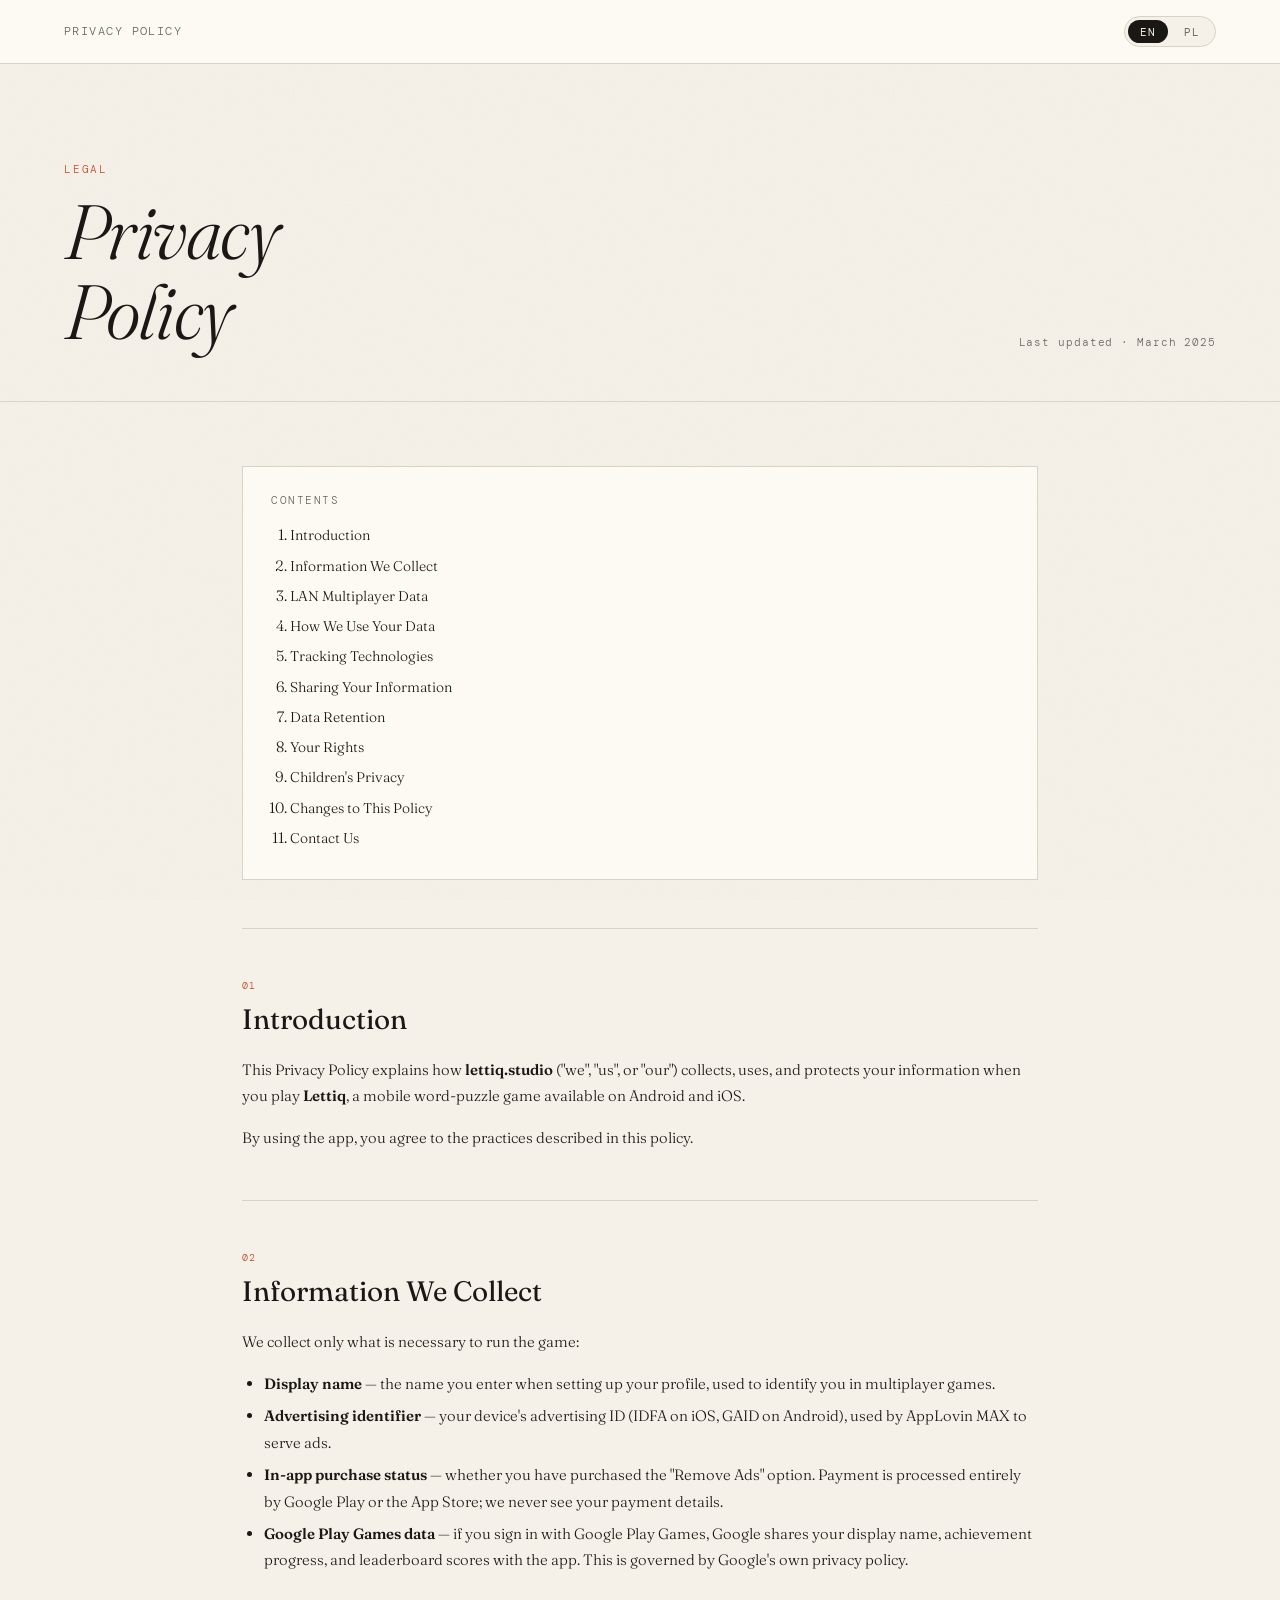
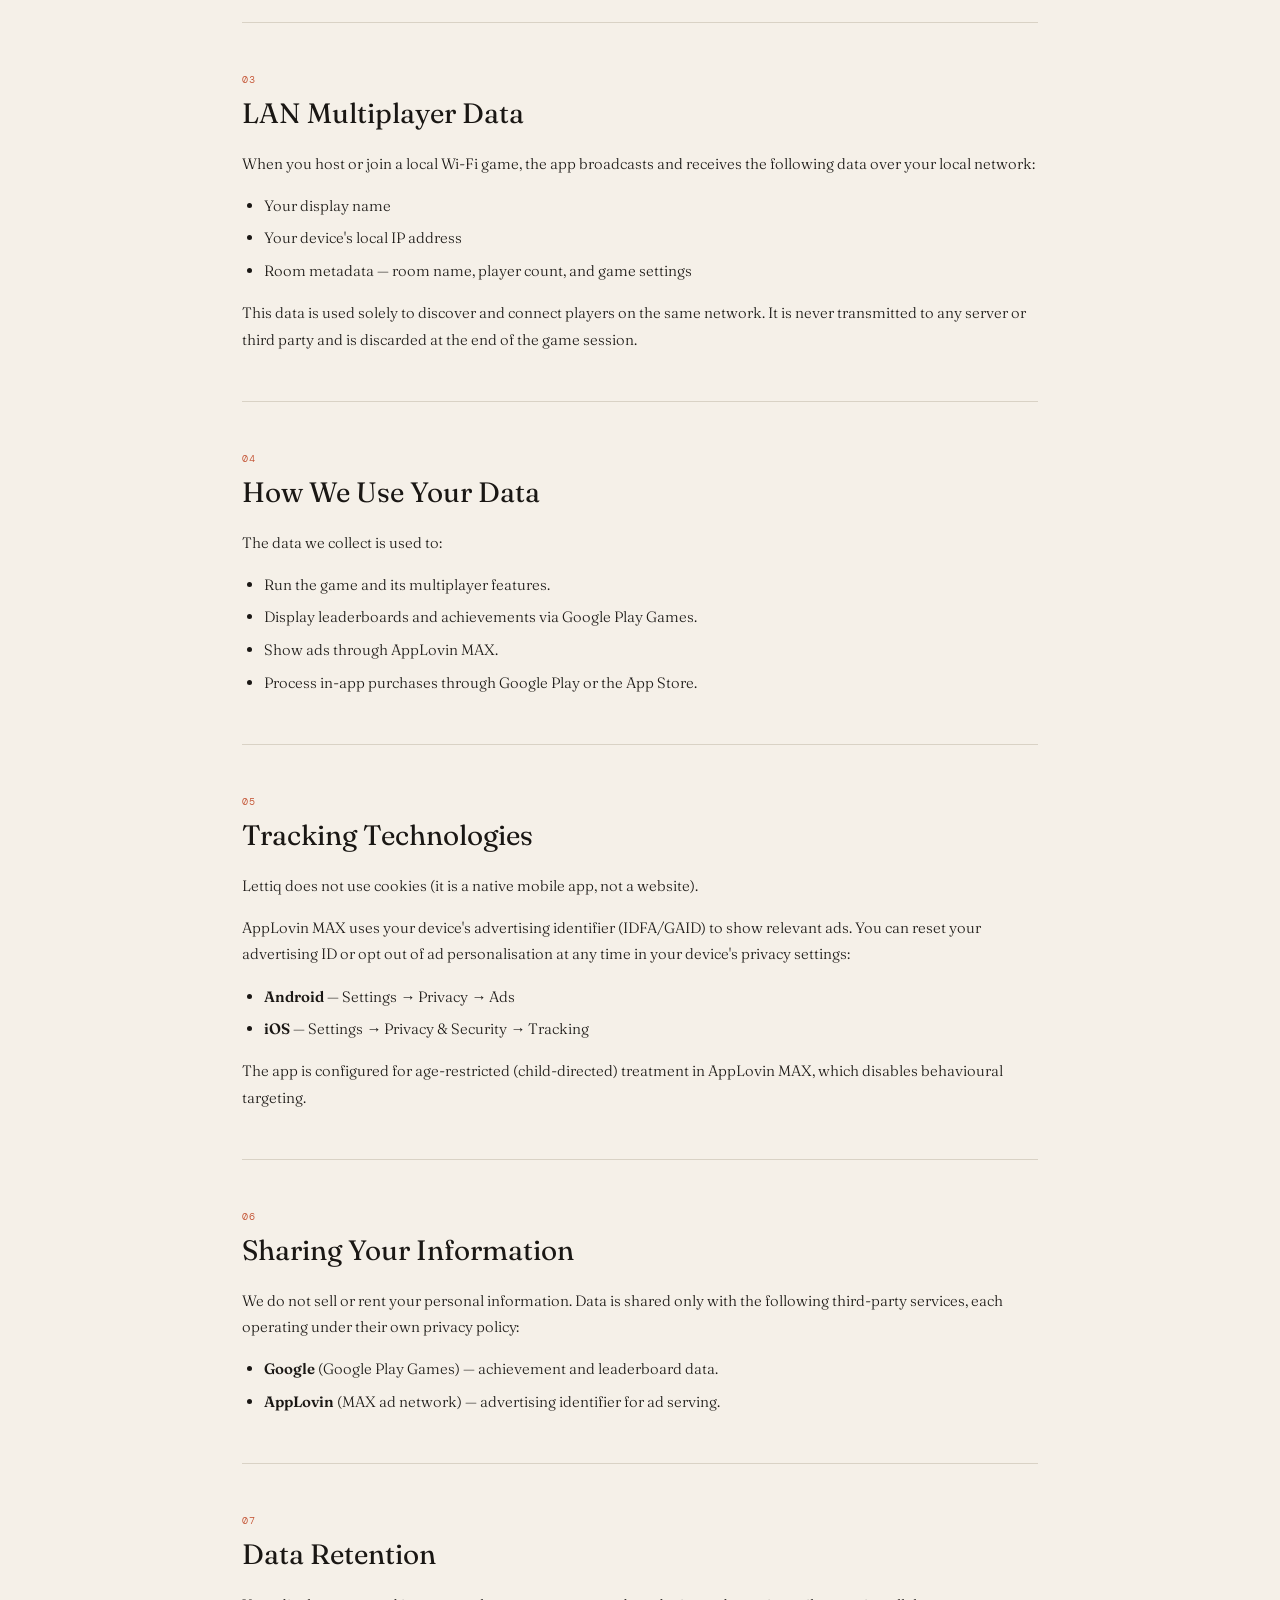
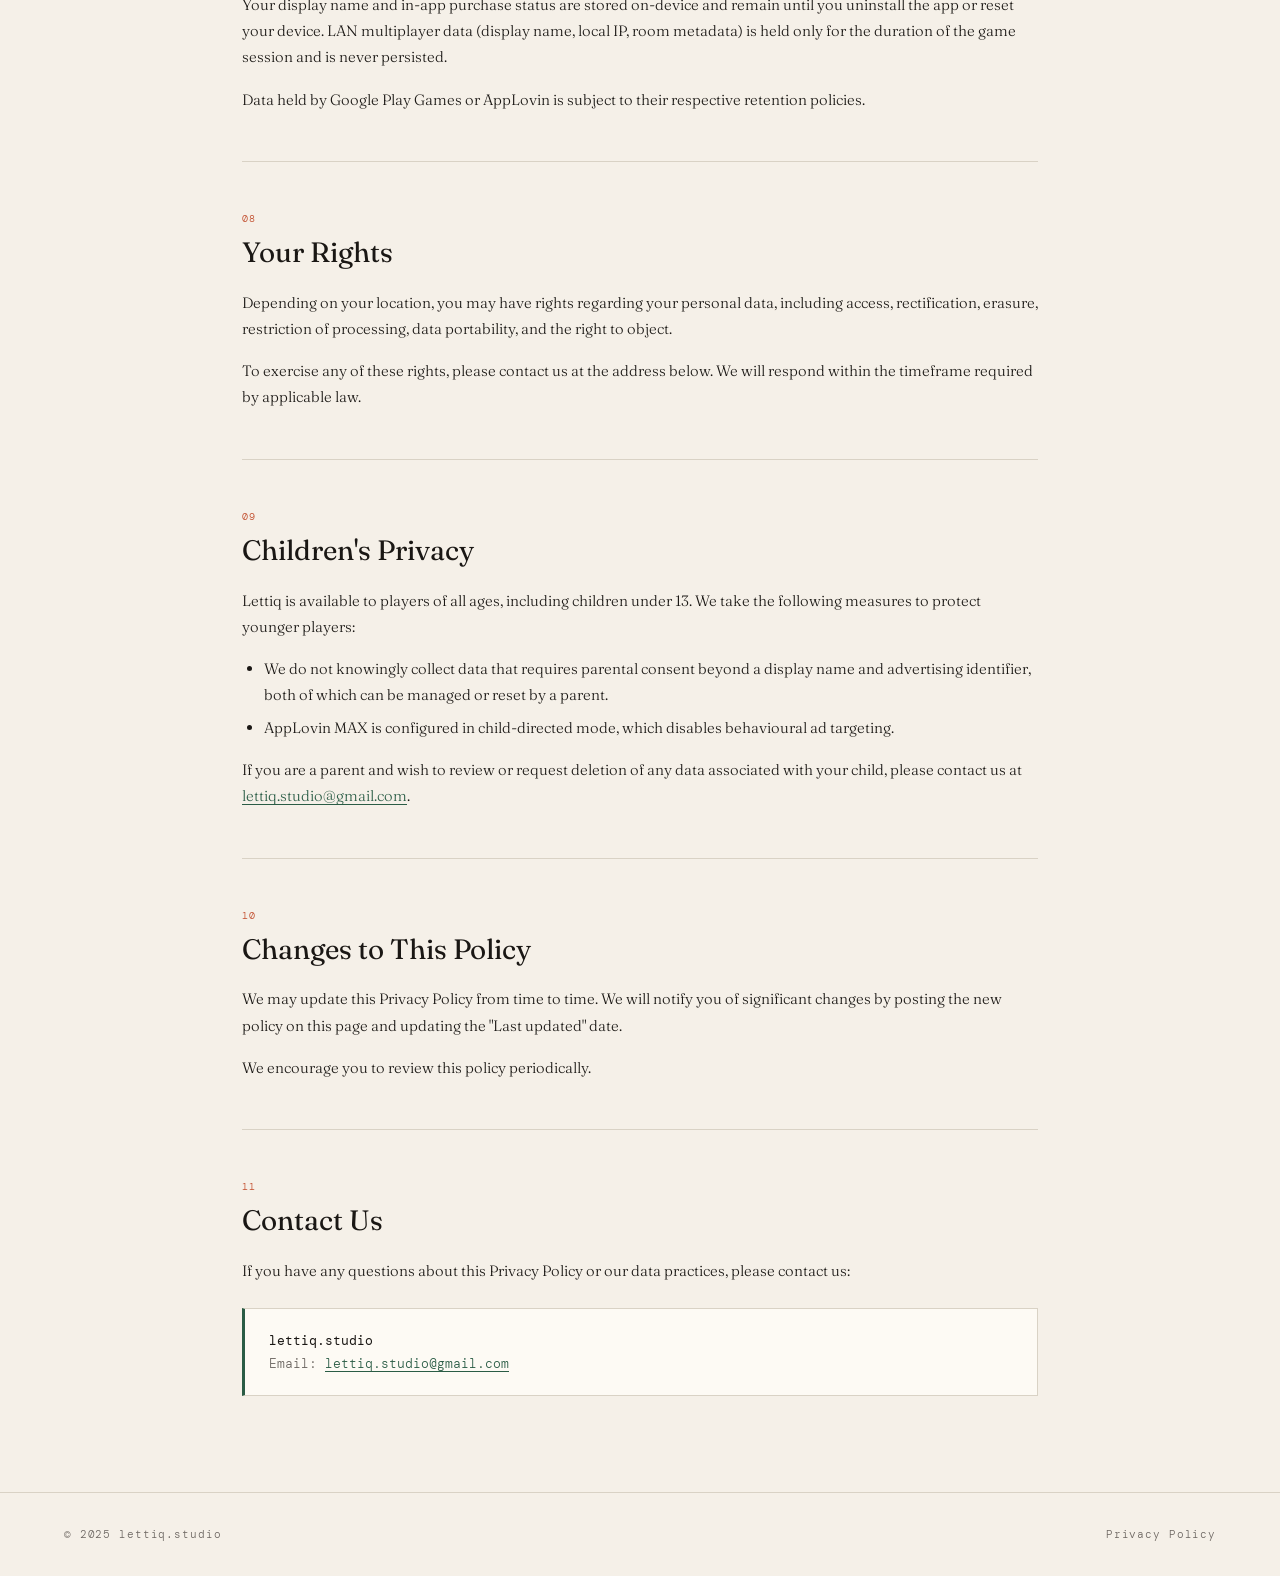
==== index.html @ 76ad4051 "chore: rename Index.html to index.html" ====
<!DOCTYPE html>
<html lang="en">
<head>
  <meta charset="UTF-8" />
  <meta name="viewport" content="width=device-width, initial-scale=1.0" />
  <title>Privacy Policy</title>
  <link rel="preconnect" href="https://fonts.googleapis.com" />
  <link rel="preconnect" href="https://fonts.gstatic.com" crossorigin />
  <link href="https://fonts.googleapis.com/css2?family=Fraunces:ital,opsz,wght@0,9..144,300;0,9..144,400;0,9..144,600;1,9..144,300&family=DM+Mono:wght@300;400&display=swap" rel="stylesheet" />

  <style>
    :root {
      --bg:        #F5F0E8;
      --surface:   #FDFAF4;
      --ink:       #1A1714;
      --ink-muted: #6B6560;
      --accent:    #C14B2A;
      --accent-2:  #2A5C45;
      --rule:      #D9D2C5;
      --font-display: 'Fraunces', Georgia, serif;
      --font-mono:    'DM Mono', monospace;
    }

    *, *::before, *::after { box-sizing: border-box; margin: 0; padding: 0; }

    html { scroll-behavior: smooth; }

    body {
      background: var(--bg);
      color: var(--ink);
      font-family: var(--font-display);
      font-weight: 300;
      font-size: clamp(15px, 1.1vw, 17px);
      line-height: 1.75;
      min-height: 100vh;
    }

    /* ── Noise texture overlay ── */
    body::before {
      content: '';
      position: fixed; inset: 0;
      background-image: url("data:image/svg+xml,%3Csvg xmlns='http://www.w3.org/2000/svg' width='300' height='300'%3E%3Cfilter id='n'%3E%3CfeTurbulence type='fractalNoise' baseFrequency='0.75' numOctaves='4' stitchTiles='stitch'/%3E%3C/filter%3E%3Crect width='300' height='300' filter='url(%23n)' opacity='0.04'/%3E%3C/svg%3E");
      pointer-events: none;
      z-index: 0;
    }

    /* ── Header ── */
    header {
      position: sticky; top: 0; z-index: 100;
      background: var(--surface);
      border-bottom: 1px solid var(--rule);
      padding: 0 clamp(1.5rem, 5vw, 4rem);
      display: flex; align-items: center; justify-content: space-between;
      height: 64px;
      backdrop-filter: blur(8px);
    }

    .site-name {
      font-family: var(--font-mono);
      font-size: 0.75rem;
      letter-spacing: 0.12em;
      text-transform: uppercase;
      color: var(--ink-muted);
    }

    /* ── Language switcher ── */
    #lang-switcher {
      display: flex; gap: 0.25rem;
      background: var(--bg);
      border: 1px solid var(--rule);
      border-radius: 999px;
      padding: 3px;
    }

    .lang-btn {
      border: none; background: none; cursor: pointer;
      font-family: var(--font-mono);
      font-size: 0.7rem;
      letter-spacing: 0.1em;
      text-transform: uppercase;
      color: var(--ink-muted);
      padding: 0.3rem 0.75rem;
      border-radius: 999px;
      transition: all 0.2s ease;
    }

    .lang-btn.active {
      background: var(--ink);
      color: var(--bg);
    }

    .lang-btn:hover:not(.active) {
      color: var(--ink);
    }

    /* ── Hero band ── */
    .hero {
      position: relative; z-index: 1;
      padding: clamp(3rem, 8vw, 6rem) clamp(1.5rem, 5vw, 4rem) clamp(2rem, 5vw, 3rem);
      border-bottom: 1px solid var(--rule);
      display: grid;
      grid-template-columns: 1fr auto;
      align-items: end;
      gap: 1rem;
    }

    .hero-label {
      font-family: var(--font-mono);
      font-size: 0.7rem;
      letter-spacing: 0.16em;
      text-transform: uppercase;
      color: var(--accent);
      margin-bottom: 0.75rem;
    }

    .hero h1 {
      font-size: clamp(2.8rem, 6vw, 5.5rem);
      font-weight: 300;
      font-style: italic;
      line-height: 1.05;
      letter-spacing: -0.02em;
    }

    .hero-date {
      font-family: var(--font-mono);
      font-size: 0.7rem;
      color: var(--ink-muted);
      letter-spacing: 0.08em;
      text-align: right;
      white-space: nowrap;
    }

    /* ── Layout ── */
    .page-wrap {
      position: relative; z-index: 1;
      max-width: 860px;
      margin: 0 auto;
      padding: clamp(2rem, 5vw, 4rem) clamp(1.5rem, 5vw, 2rem) 6rem;
    }

    /* ── Section ── */
    .policy-section {
      margin-top: 3rem;
      padding-top: 3rem;
      border-top: 1px solid var(--rule);
      animation: fadeUp 0.5s ease both;
    }

    .policy-section:first-child { border-top: none; margin-top: 0; padding-top: 0; }

    @keyframes fadeUp {
      from { opacity: 0; transform: translateY(16px); }
      to   { opacity: 1; transform: translateY(0); }
    }

    .section-number {
      font-family: var(--font-mono);
      font-size: 0.65rem;
      letter-spacing: 0.14em;
      text-transform: uppercase;
      color: var(--accent);
      margin-bottom: 0.5rem;
    }

    h2 {
      font-size: clamp(1.3rem, 2.5vw, 1.75rem);
      font-weight: 400;
      line-height: 1.2;
      margin-bottom: 1.25rem;
    }

    p { margin-bottom: 1rem; }
    p:last-child { margin-bottom: 0; }

    ul, ol {
      padding-left: 1.4rem;
      margin-bottom: 1rem;
    }

    li { margin-bottom: 0.4rem; }

    strong { font-weight: 600; }

    a {
      color: var(--accent-2);
      text-decoration: underline;
      text-decoration-thickness: 1px;
      text-underline-offset: 3px;
      transition: color 0.15s;
    }

    a:hover { color: var(--accent); }

    /* ── Contact box ── */
    .contact-box {
      margin-top: 1.5rem;
      background: var(--surface);
      border: 1px solid var(--rule);
      border-left: 3px solid var(--accent-2);
      padding: 1.25rem 1.5rem;
      font-family: var(--font-mono);
      font-size: 0.8rem;
      line-height: 1.8;
      color: var(--ink-muted);
    }

    .contact-box span { display: block; }
    .contact-box strong { color: var(--ink); font-weight: 400; }

    /* ── Footer ── */
    footer {
      position: relative; z-index: 1;
      border-top: 1px solid var(--rule);
      padding: 2rem clamp(1.5rem, 5vw, 4rem);
      display: flex; align-items: center; justify-content: space-between;
      gap: 1rem;
      flex-wrap: wrap;
    }

    .footer-note {
      font-family: var(--font-mono);
      font-size: 0.68rem;
      letter-spacing: 0.08em;
      color: var(--ink-muted);
    }

    /* ── TOC ── */
    .toc {
      background: var(--surface);
      border: 1px solid var(--rule);
      padding: 1.5rem 1.75rem;
      margin-bottom: 3rem;
    }

    .toc-title {
      font-family: var(--font-mono);
      font-size: 0.7rem;
      letter-spacing: 0.14em;
      text-transform: uppercase;
      color: var(--ink-muted);
      margin-bottom: 0.75rem;
    }

    .toc ol {
      padding-left: 1.2rem;
      margin: 0;
    }

    .toc li { margin-bottom: 0.25rem; }

    .toc a {
      color: var(--ink);
      text-decoration: none;
      font-size: 0.88rem;
    }

    .toc a:hover { color: var(--accent); text-decoration: underline; }

    /* ── Hidden lang content ── */
    [data-lang] { display: none; }
    [data-lang].active { display: block; }

    /* ── Responsive ── */
    @media (max-width: 600px) {
      .hero { grid-template-columns: 1fr; }
      .hero-date { text-align: left; }
    }
  </style>
</head>
<body>

  <!-- HEADER -->
  <header>
    <span class="site-name" id="site-label">Privacy Policy</span>
    <div id="lang-switcher" role="group" aria-label="Language selector"></div>
  </header>

  <!-- HERO -->
  <div class="hero">
    <div>
      <p class="hero-label" data-i18n="heroLabel"></p>
      <h1 data-i18n="heroTitle"></h1>
    </div>
    <p class="hero-date" data-i18n="heroDate"></p>
  </div>

  <!-- MAIN CONTENT -->
  <main class="page-wrap" id="main-content"></main>

  <!-- FOOTER -->
  <footer>
    <span class="footer-note" data-i18n="footerLeft"></span>
    <span class="footer-note" data-i18n="footerRight"></span>
  </footer>

  <script>
  // ─────────────────────────────────────────────────────────────
  //  i18n ENGINE
  //  To add a new language:
  //    1. Add a new key to the `translations` object below
  //    2. That's it — the switcher renders automatically
  // ─────────────────────────────────────────────────────────────

  const translations = {

    // ── ENGLISH ─────────────────────────────────────────────────
    en: {
      meta: {
        langLabel: "EN",
        htmlLang: "en",
        pageTitle: "Privacy Policy",
      },
      ui: {
        heroLabel: "Legal",
        heroTitle: "Privacy\nPolicy",
        heroDate: "Last updated · March 2025",
        tocTitle: "Contents",
        footerLeft: "© 2025 lettiq.studio",
        footerRight: "Privacy Policy",
      },
      sections: [
        {
          id: "introduction",
          title: "Introduction",
          content: `
            <p>This Privacy Policy explains how <strong>lettiq.studio</strong> ("we", "us", or "our") collects, uses, and protects your information when you play <strong>Lettiq</strong>, a mobile word-puzzle game available on Android and iOS.</p>
            <p>By using the app, you agree to the practices described in this policy.</p>
          `
        },
        {
          id: "data-collected",
          title: "Information We Collect",
          content: `
            <p>We collect only what is necessary to run the game:</p>
            <ul>
              <li><strong>Display name</strong> — the name you enter when setting up your profile, used to identify you in multiplayer games.</li>
              <li><strong>Advertising identifier</strong> — your device's advertising ID (IDFA on iOS, GAID on Android), used by AppLovin MAX to serve ads.</li>
              <li><strong>In-app purchase status</strong> — whether you have purchased the "Remove Ads" option. Payment is processed entirely by Google Play or the App Store; we never see your payment details.</li>
              <li><strong>Google Play Games data</strong> — if you sign in with Google Play Games, Google shares your display name, achievement progress, and leaderboard scores with the app. This is governed by Google's own privacy policy.</li>
            </ul>
          `
        },
        {
          id: "lan-multiplayer",
          title: "LAN Multiplayer Data",
          content: `
            <p>When you host or join a local Wi-Fi game, the app broadcasts and receives the following data over your local network:</p>
            <ul>
              <li>Your display name</li>
              <li>Your device's local IP address</li>
              <li>Room metadata — room name, player count, and game settings</li>
            </ul>
            <p>This data is used solely to discover and connect players on the same network. It is never transmitted to any server or third party and is discarded at the end of the game session.</p>
          `
        },
        {
          id: "how-we-use",
          title: "How We Use Your Data",
          content: `
            <p>The data we collect is used to:</p>
            <ul>
              <li>Run the game and its multiplayer features.</li>
              <li>Display leaderboards and achievements via Google Play Games.</li>
              <li>Show ads through AppLovin MAX.</li>
              <li>Process in-app purchases through Google Play or the App Store.</li>
            </ul>
          `
        },
        {
          id: "tracking",
          title: "Tracking Technologies",
          content: `
            <p>Lettiq does not use cookies (it is a native mobile app, not a website).</p>
            <p>AppLovin MAX uses your device's advertising identifier (IDFA/GAID) to show relevant ads. You can reset your advertising ID or opt out of ad personalisation at any time in your device's privacy settings:</p>
            <ul>
              <li><strong>Android</strong> — Settings → Privacy → Ads</li>
              <li><strong>iOS</strong> — Settings → Privacy & Security → Tracking</li>
            </ul>
            <p>The app is configured for age-restricted (child-directed) treatment in AppLovin MAX, which disables behavioural targeting.</p>
          `
        },
        {
          id: "sharing",
          title: "Sharing Your Information",
          content: `
            <p>We do not sell or rent your personal information. Data is shared only with the following third-party services, each operating under their own privacy policy:</p>
            <ul>
              <li><strong>Google</strong> (Google Play Games) — achievement and leaderboard data.</li>
              <li><strong>AppLovin</strong> (MAX ad network) — advertising identifier for ad serving.</li>
            </ul>
          `
        },
        {
          id: "retention",
          title: "Data Retention",
          content: `
            <p>Your display name and in-app purchase status are stored on-device and remain until you uninstall the app or reset your device. LAN multiplayer data (display name, local IP, room metadata) is held only for the duration of the game session and is never persisted.</p>
            <p>Data held by Google Play Games or AppLovin is subject to their respective retention policies.</p>
          `
        },
        {
          id: "rights",
          title: "Your Rights",
          content: `
            <p>Depending on your location, you may have rights regarding your personal data, including access, rectification, erasure, restriction of processing, data portability, and the right to object.</p>
            <p>To exercise any of these rights, please contact us at the address below. We will respond within the timeframe required by applicable law.</p>
          `
        },
        {
          id: "children",
          title: "Children's Privacy",
          content: `
            <p>Lettiq is available to players of all ages, including children under 13. We take the following measures to protect younger players:</p>
            <ul>
              <li>We do not knowingly collect data that requires parental consent beyond a display name and advertising identifier, both of which can be managed or reset by a parent.</li>
              <li>AppLovin MAX is configured in child-directed mode, which disables behavioural ad targeting.</li>
            </ul>
            <p>If you are a parent and wish to review or request deletion of any data associated with your child, please contact us at <a href="mailto:lettiq.studio@gmail.com">lettiq.studio@gmail.com</a>.</p>
          `
        },
        {
          id: "changes",
          title: "Changes to This Policy",
          content: `
            <p>We may update this Privacy Policy from time to time. We will notify you of significant changes by posting the new policy on this page and updating the "Last updated" date.</p>
            <p>We encourage you to review this policy periodically.</p>
          `
        },
        {
          id: "contact",
          title: "Contact Us",
          content: `
            <p>If you have any questions about this Privacy Policy or our data practices, please contact us:</p>
            <div class="contact-box">
              <span><strong>lettiq.studio</strong></span>
              <span>Email: <a href="mailto:lettiq.studio@gmail.com">lettiq.studio@gmail.com</a></span>
            </div>
          `
        },
      ]
    },

    // ── POLISH ───────────────────────────────────────────────────
    pl: {
      meta: {
        langLabel: "PL",
        htmlLang: "pl",
        pageTitle: "Polityka Prywatności",
      },
      ui: {
        heroLabel: "Informacje prawne",
        heroTitle: "Polityka\nPrywatności",
        heroDate: "Ostatnia aktualizacja · Marzec 2025",
        tocTitle: "Spis treści",
        footerLeft: "© 2025 lettiq.studio",
        footerRight: "Polityka Prywatności",
      },
      sections: [
        {
          id: "wstep",
          title: "Wstęp",
          content: `
            <p>Niniejsza Polityka Prywatności opisuje, w jaki sposób <strong>lettiq.studio</strong> („my", „nas" lub „nasz") zbiera, wykorzystuje i chroni Twoje informacje podczas grania w <strong>Lettiq</strong> — mobilną grę słowną dostępną na Androida i iOS.</p>
            <p>Korzystając z aplikacji, wyrażasz zgodę na praktyki opisane w niniejszej polityce.</p>
          `
        },
        {
          id: "dane-zbierane",
          title: "Zbierane dane",
          content: `
            <p>Zbieramy wyłącznie dane niezbędne do działania gry:</p>
            <ul>
              <li><strong>Nazwa wyświetlana</strong> — imię lub pseudonim, który podajesz podczas konfiguracji profilu, używany do identyfikacji w trybie wieloosobowym.</li>
              <li><strong>Identyfikator reklamowy</strong> — identyfikator reklamowy Twojego urządzenia (IDFA na iOS, GAID na Androidzie), używany przez AppLovin MAX do wyświetlania reklam.</li>
              <li><strong>Status zakupu w aplikacji</strong> — informacja o tym, czy zakupiłeś/-aś opcję „Usuń reklamy". Płatność jest w całości obsługiwana przez Google Play lub App Store; nie mamy dostępu do Twoich danych płatniczych.</li>
              <li><strong>Dane Google Play Games</strong> — jeśli zalogujesz się przez Google Play Games, Google przekazuje aplikacji Twoją nazwę wyświetlaną, postęp osiągnięć i wyniki na liście najlepszych. Dane te podlegają własnej polityce prywatności Google.</li>
            </ul>
          `
        },
        {
          id: "multiplayer-lan",
          title: "Dane w trybie LAN",
          content: `
            <p>Gdy tworzysz lub dołączasz do gry przez lokalną sieć Wi-Fi, aplikacja wysyła i odbiera w sieci lokalnej następujące dane:</p>
            <ul>
              <li>Twoją nazwę wyświetlaną</li>
              <li>Lokalny adres IP Twojego urządzenia</li>
              <li>Metadane pokoju — nazwa pokoju, liczba graczy i ustawienia gry</li>
            </ul>
            <p>Dane te służą wyłącznie do wykrywania i łączenia graczy w tej samej sieci. Nie są nigdy przesyłane na żaden serwer ani do podmiotów trzecich i są usuwane po zakończeniu sesji gry.</p>
          `
        },
        {
          id: "jak-uzywamy",
          title: "Jak używamy Twoich danych",
          content: `
            <p>Zebrane dane są wykorzystywane w celu:</p>
            <ul>
              <li>Uruchamiania gry i jej funkcji wieloosobowych.</li>
              <li>Wyświetlania list wyników i osiągnięć za pośrednictwem Google Play Games.</li>
              <li>Wyświetlania reklam przez AppLovin MAX.</li>
              <li>Obsługi zakupów w aplikacji przez Google Play lub App Store.</li>
            </ul>
          `
        },
        {
          id: "sledzenie",
          title: "Technologie śledzenia",
          content: `
            <p>Lettiq nie używa plików cookie (jest to natywna aplikacja mobilna, nie strona internetowa).</p>
            <p>AppLovin MAX używa identyfikatora reklamowego Twojego urządzenia (IDFA/GAID) do wyświetlania reklam. Możesz w każdej chwili zresetować identyfikator reklamowy lub zrezygnować z personalizacji reklam w ustawieniach prywatności urządzenia:</p>
            <ul>
              <li><strong>Android</strong> — Ustawienia → Prywatność → Reklamy</li>
              <li><strong>iOS</strong> — Ustawienia → Prywatność i ochrona → Śledzenie</li>
            </ul>
            <p>Aplikacja jest skonfigurowana w trybie kierowanym do dzieci (child-directed) w AppLovin MAX, co wyłącza targetowanie behawioralne.</p>
          `
        },
        {
          id: "udostepnianie",
          title: "Udostępnianie danych",
          content: `
            <p>Nie sprzedajemy ani nie wynajmujemy Twoich danych osobowych. Dane są udostępniane wyłącznie następującym usługom zewnętrznym, z których każda działa zgodnie z własną polityką prywatności:</p>
            <ul>
              <li><strong>Google</strong> (Google Play Games) — dane osiągnięć i list wyników.</li>
              <li><strong>AppLovin</strong> (sieć reklamowa MAX) — identyfikator reklamowy do wyświetlania reklam.</li>
            </ul>
          `
        },
        {
          id: "przechowywanie",
          title: "Przechowywanie danych",
          content: `
            <p>Twoja nazwa wyświetlana i status zakupu w aplikacji są przechowywane lokalnie na urządzeniu i pozostają do momentu odinstalowania aplikacji lub zresetowania urządzenia. Dane trybu LAN (nazwa wyświetlana, lokalny adres IP, metadane pokoju) są przechowywane wyłącznie przez czas trwania sesji gry i nigdy nie są zapisywane trwale.</p>
            <p>Dane przechowywane przez Google Play Games lub AppLovin podlegają ich własnym politykom przechowywania.</p>
          `
        },
        {
          id: "prawa",
          title: "Twoje prawa",
          content: `
            <p>W zależności od miejsca zamieszkania możesz posiadać prawa dotyczące swoich danych osobowych, w tym prawo dostępu, sprostowania, usunięcia, ograniczenia przetwarzania, przenoszalności danych oraz prawo sprzeciwu.</p>
            <p>Aby skorzystać z któregokolwiek z tych praw, skontaktuj się z nami pod adresem podanym poniżej. Odpowiemy w terminie wymaganym przez obowiązujące przepisy prawa.</p>
          `
        },
        {
          id: "dzieci",
          title: "Prywatność dzieci",
          content: `
            <p>Lettiq jest dostępna dla graczy w każdym wieku, w tym dla dzieci poniżej 13. roku życia. Podejmujemy następujące środki w celu ochrony młodszych graczy:</p>
            <ul>
              <li>Nie zbieramy świadomie danych wymagających zgody rodziców, poza nazwą wyświetlaną i identyfikatorem reklamowym — obie te wartości mogą być przez rodzica zarządzane lub zresetowane.</li>
              <li>AppLovin MAX jest skonfigurowany w trybie child-directed, który wyłącza behawioralne targetowanie reklam.</li>
            </ul>
            <p>Jeśli jesteś rodzicem i chcesz przejrzeć lub zażądać usunięcia danych powiązanych z Twoim dzieckiem, skontaktuj się z nami pod adresem <a href="mailto:lettiq.studio@gmail.com">lettiq.studio@gmail.com</a>.</p>
          `
        },
        {
          id: "zmiany",
          title: "Zmiany w polityce",
          content: `
            <p>Możemy od czasu do czasu aktualizować niniejszą Politykę Prywatności. O istotnych zmianach poinformujemy Cię, zamieszczając nową politykę na tej stronie i aktualizując datę „Ostatniej aktualizacji".</p>
            <p>Zachęcamy do okresowego przeglądania niniejszej polityki.</p>
          `
        },
        {
          id: "kontakt",
          title: "Kontakt",
          content: `
            <p>Jeśli masz pytania dotyczące niniejszej Polityki Prywatności lub naszych praktyk w zakresie danych, skontaktuj się z nami:</p>
            <div class="contact-box">
              <span><strong>lettiq.studio</strong></span>
              <span>E-mail: <a href="mailto:lettiq.studio@gmail.com">lettiq.studio@gmail.com</a></span>
            </div>
          `
        },
      ]
    },

    // ── ADD NEW LANGUAGES BELOW ──────────────────────────────────
    // Copy the structure above and translate. The switcher
    // renders automatically from the keys in this object.

  };

  // ─────────────────────────────────────────────────────────────
  //  RENDER ENGINE — no changes needed below for new languages
  // ─────────────────────────────────────────────────────────────

  const DEFAULT_LANG = 'en';
  let currentLang = localStorage.getItem('pp-lang') || DEFAULT_LANG;
  if (!translations[currentLang]) currentLang = DEFAULT_LANG;

  function buildSwitcher() {
    const container = document.getElementById('lang-switcher');
    container.innerHTML = '';
    Object.keys(translations).forEach(code => {
      const t = translations[code];
      const btn = document.createElement('button');
      btn.className = 'lang-btn' + (code === currentLang ? ' active' : '');
      btn.textContent = t.meta.langLabel;
      btn.setAttribute('aria-label', `Switch to ${t.meta.langLabel}`);
      btn.addEventListener('click', () => setLang(code));
      container.appendChild(btn);
    });
  }

  function renderPage(lang) {
    const t = translations[lang];
    if (!t) return;

    // HTML lang + page title
    document.documentElement.lang = t.meta.htmlLang;
    document.title = t.meta.pageTitle;
    document.getElementById('site-label').textContent = t.meta.pageTitle;

    // UI strings
    document.querySelectorAll('[data-i18n]').forEach(el => {
      const key = el.dataset.i18n;
      if (t.ui[key] !== undefined) el.innerHTML = t.ui[key].replace(/\n/g, '<br>');
    });

    // Build TOC + sections
    const main = document.getElementById('main-content');
    const tocItems = t.sections.map((s, i) =>
      `<li><a href="#${lang}-${s.id}">${s.title}</a></li>`
    ).join('');

    const sectionsHTML = t.sections.map((s, i) => `
      <section class="policy-section" id="${lang}-${s.id}" style="animation-delay:${i * 0.04}s">
        <p class="section-number">${String(i + 1).padStart(2, '0')}</p>
        <h2>${s.title}</h2>
        ${s.content}
      </section>
    `).join('');

    main.innerHTML = `
      <nav class="toc" aria-label="${t.ui.tocTitle}">
        <p class="toc-title">${t.ui.tocTitle}</p>
        <ol>${tocItems}</ol>
      </nav>
      ${sectionsHTML}
    `;
  }

  function setLang(lang) {
    currentLang = lang;
    localStorage.setItem('pp-lang', lang);
    buildSwitcher();
    renderPage(lang);
  }

  // Init
  buildSwitcher();
  renderPage(currentLang);
  </script>

</body>
</html>
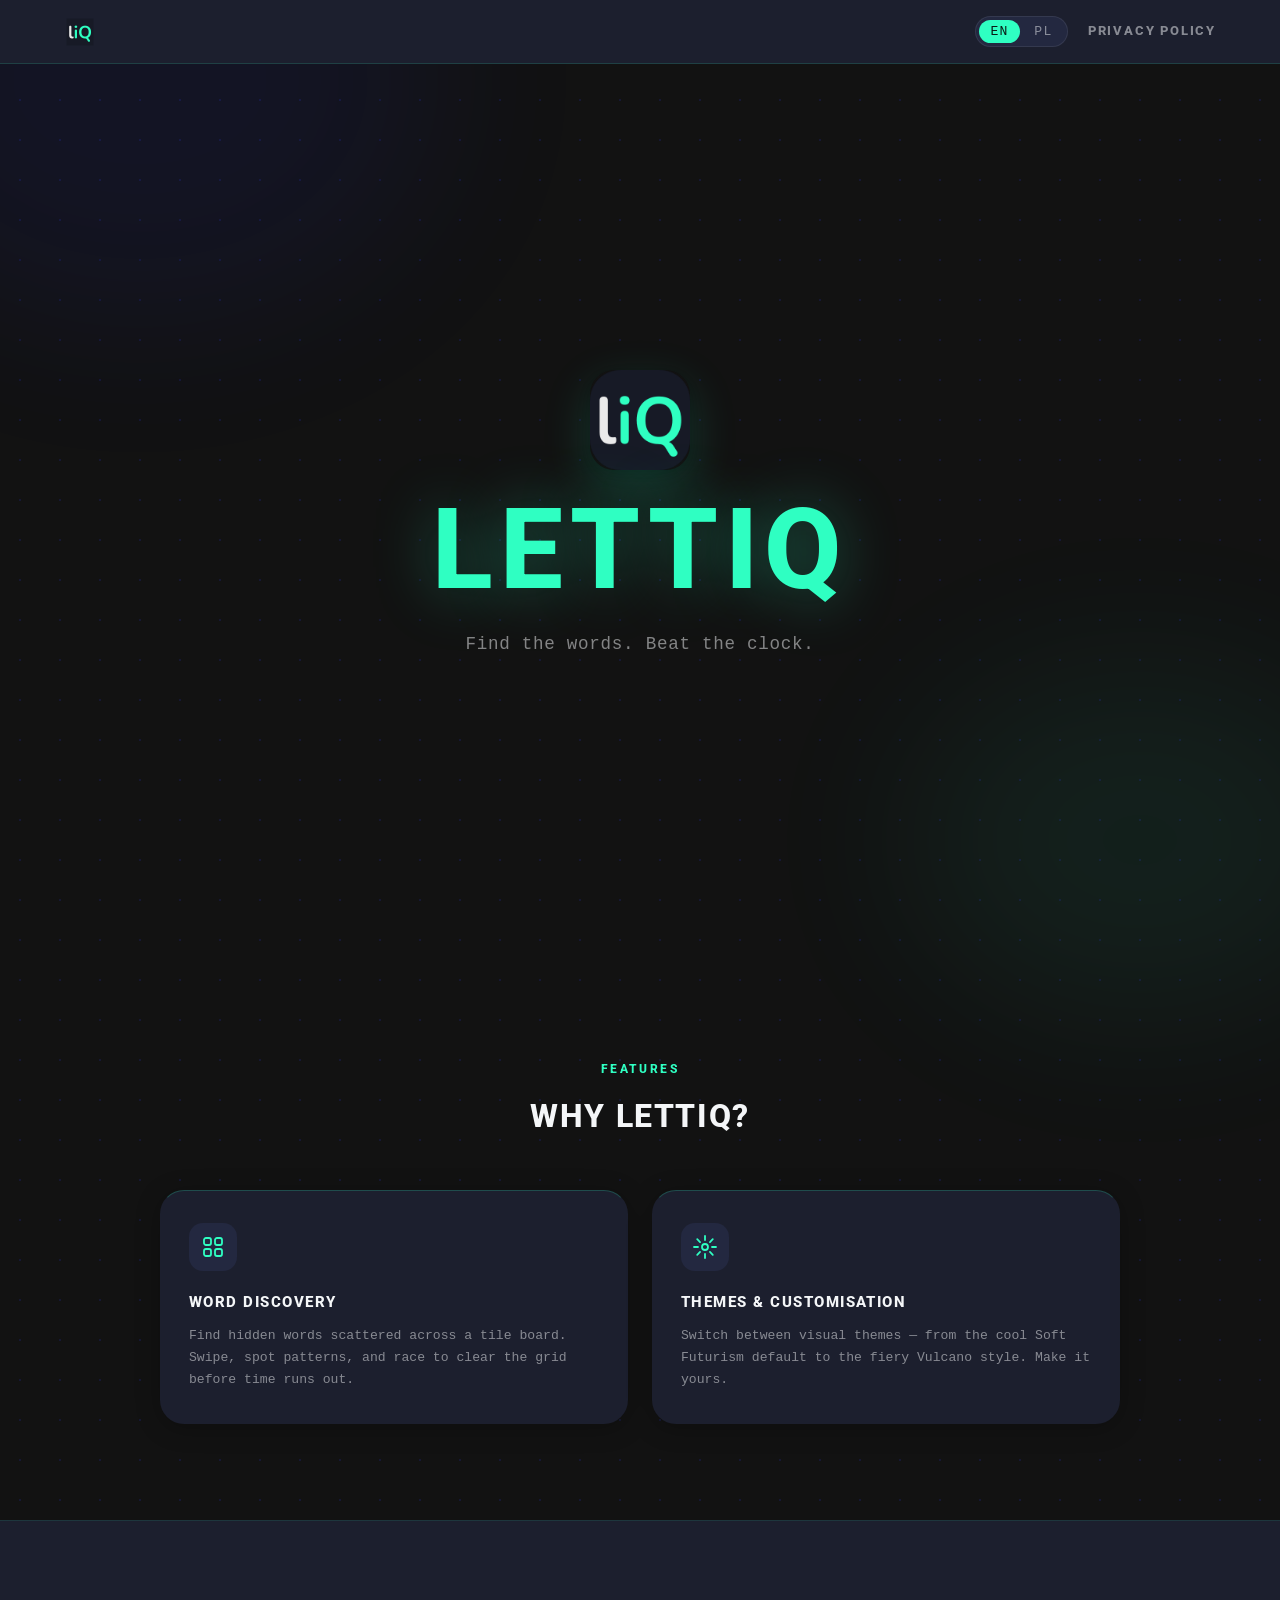
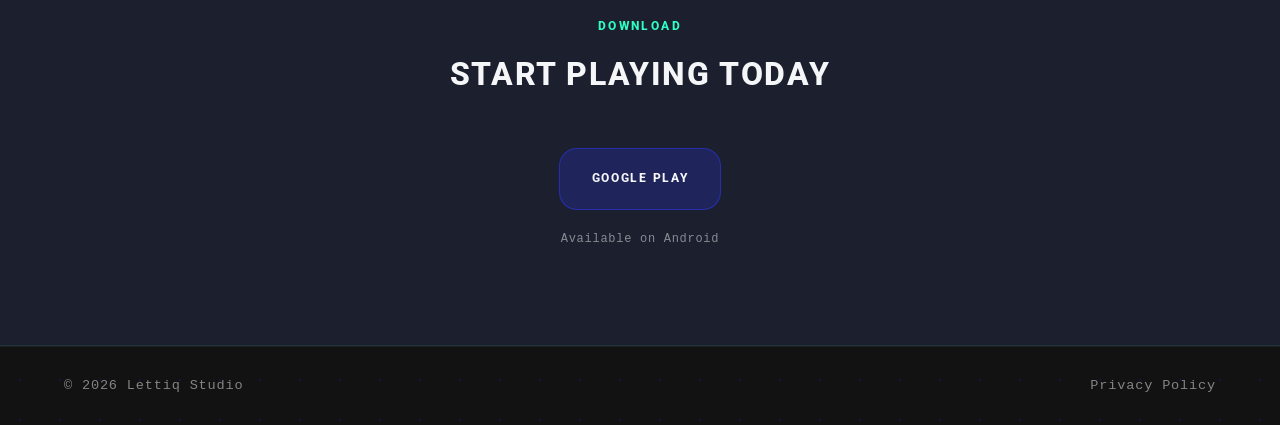
==== commit 18a7f7de: "feat: create privacy policy with landing page" ====
--- a/index.html
+++ b/index.html
@@ -1,658 +1,122 @@
 <!DOCTYPE html>
-<html lang="en">
+<html lang="en" class="page-index">
 <head>
   <meta charset="UTF-8" />
   <meta name="viewport" content="width=device-width, initial-scale=1.0" />
-  <title>Privacy Policy</title>
+  <title>Lettiq — Find the words. Beat the clock.</title>
+  <meta name="description" content="Lettiq is a mobile word-puzzle game. Find hidden words across a tile board, challenge friends over local Wi-Fi, and customise your experience." />
   <link rel="preconnect" href="https://fonts.googleapis.com" />
   <link rel="preconnect" href="https://fonts.gstatic.com" crossorigin />
-  <link href="https://fonts.googleapis.com/css2?family=Fraunces:ital,opsz,wght@0,9..144,300;0,9..144,400;0,9..144,600;1,9..144,300&family=DM+Mono:wght@300;400&display=swap" rel="stylesheet" />
-
-  <style>
-    :root {
-      --bg:        #F5F0E8;
-      --surface:   #FDFAF4;
-      --ink:       #1A1714;
-      --ink-muted: #6B6560;
-      --accent:    #C14B2A;
-      --accent-2:  #2A5C45;
-      --rule:      #D9D2C5;
-      --font-display: 'Fraunces', Georgia, serif;
-      --font-mono:    'DM Mono', monospace;
-    }
-
-    *, *::before, *::after { box-sizing: border-box; margin: 0; padding: 0; }
-
-    html { scroll-behavior: smooth; }
-
-    body {
-      background: var(--bg);
-      color: var(--ink);
-      font-family: var(--font-display);
-      font-weight: 300;
-      font-size: clamp(15px, 1.1vw, 17px);
-      line-height: 1.75;
-      min-height: 100vh;
-    }
-
-    /* ── Noise texture overlay ── */
-    body::before {
-      content: '';
-      position: fixed; inset: 0;
-      background-image: url("data:image/svg+xml,%3Csvg xmlns='http://www.w3.org/2000/svg' width='300' height='300'%3E%3Cfilter id='n'%3E%3CfeTurbulence type='fractalNoise' baseFrequency='0.75' numOctaves='4' stitchTiles='stitch'/%3E%3C/filter%3E%3Crect width='300' height='300' filter='url(%23n)' opacity='0.04'/%3E%3C/svg%3E");
-      pointer-events: none;
-      z-index: 0;
-    }
-
-    /* ── Header ── */
-    header {
-      position: sticky; top: 0; z-index: 100;
-      background: var(--surface);
-      border-bottom: 1px solid var(--rule);
-      padding: 0 clamp(1.5rem, 5vw, 4rem);
-      display: flex; align-items: center; justify-content: space-between;
-      height: 64px;
-      backdrop-filter: blur(8px);
-    }
-
-    .site-name {
-      font-family: var(--font-mono);
-      font-size: 0.75rem;
-      letter-spacing: 0.12em;
-      text-transform: uppercase;
-      color: var(--ink-muted);
-    }
-
-    /* ── Language switcher ── */
-    #lang-switcher {
-      display: flex; gap: 0.25rem;
-      background: var(--bg);
-      border: 1px solid var(--rule);
-      border-radius: 999px;
-      padding: 3px;
-    }
-
-    .lang-btn {
-      border: none; background: none; cursor: pointer;
-      font-family: var(--font-mono);
-      font-size: 0.7rem;
-      letter-spacing: 0.1em;
-      text-transform: uppercase;
-      color: var(--ink-muted);
-      padding: 0.3rem 0.75rem;
-      border-radius: 999px;
-      transition: all 0.2s ease;
-    }
-
-    .lang-btn.active {
-      background: var(--ink);
-      color: var(--bg);
-    }
-
-    .lang-btn:hover:not(.active) {
-      color: var(--ink);
-    }
-
-    /* ── Hero band ── */
-    .hero {
-      position: relative; z-index: 1;
-      padding: clamp(3rem, 8vw, 6rem) clamp(1.5rem, 5vw, 4rem) clamp(2rem, 5vw, 3rem);
-      border-bottom: 1px solid var(--rule);
-      display: grid;
-      grid-template-columns: 1fr auto;
-      align-items: end;
-      gap: 1rem;
-    }
-
-    .hero-label {
-      font-family: var(--font-mono);
-      font-size: 0.7rem;
-      letter-spacing: 0.16em;
-      text-transform: uppercase;
-      color: var(--accent);
-      margin-bottom: 0.75rem;
-    }
-
-    .hero h1 {
-      font-size: clamp(2.8rem, 6vw, 5.5rem);
-      font-weight: 300;
-      font-style: italic;
-      line-height: 1.05;
-      letter-spacing: -0.02em;
-    }
-
-    .hero-date {
-      font-family: var(--font-mono);
-      font-size: 0.7rem;
-      color: var(--ink-muted);
-      letter-spacing: 0.08em;
-      text-align: right;
-      white-space: nowrap;
-    }
-
-    /* ── Layout ── */
-    .page-wrap {
-      position: relative; z-index: 1;
-      max-width: 860px;
-      margin: 0 auto;
-      padding: clamp(2rem, 5vw, 4rem) clamp(1.5rem, 5vw, 2rem) 6rem;
-    }
-
-    /* ── Section ── */
-    .policy-section {
-      margin-top: 3rem;
-      padding-top: 3rem;
-      border-top: 1px solid var(--rule);
-      animation: fadeUp 0.5s ease both;
-    }
-
-    .policy-section:first-child { border-top: none; margin-top: 0; padding-top: 0; }
-
-    @keyframes fadeUp {
-      from { opacity: 0; transform: translateY(16px); }
-      to   { opacity: 1; transform: translateY(0); }
-    }
-
-    .section-number {
-      font-family: var(--font-mono);
-      font-size: 0.65rem;
-      letter-spacing: 0.14em;
-      text-transform: uppercase;
-      color: var(--accent);
-      margin-bottom: 0.5rem;
-    }
-
-    h2 {
-      font-size: clamp(1.3rem, 2.5vw, 1.75rem);
-      font-weight: 400;
-      line-height: 1.2;
-      margin-bottom: 1.25rem;
-    }
-
-    p { margin-bottom: 1rem; }
-    p:last-child { margin-bottom: 0; }
-
-    ul, ol {
-      padding-left: 1.4rem;
-      margin-bottom: 1rem;
-    }
-
-    li { margin-bottom: 0.4rem; }
-
-    strong { font-weight: 600; }
-
-    a {
-      color: var(--accent-2);
-      text-decoration: underline;
-      text-decoration-thickness: 1px;
-      text-underline-offset: 3px;
-      transition: color 0.15s;
-    }
-
-    a:hover { color: var(--accent); }
-
-    /* ── Contact box ── */
-    .contact-box {
-      margin-top: 1.5rem;
-      background: var(--surface);
-      border: 1px solid var(--rule);
-      border-left: 3px solid var(--accent-2);
-      padding: 1.25rem 1.5rem;
-      font-family: var(--font-mono);
-      font-size: 0.8rem;
-      line-height: 1.8;
-      color: var(--ink-muted);
-    }
-
-    .contact-box span { display: block; }
-    .contact-box strong { color: var(--ink); font-weight: 400; }
-
-    /* ── Footer ── */
-    footer {
-      position: relative; z-index: 1;
-      border-top: 1px solid var(--rule);
-      padding: 2rem clamp(1.5rem, 5vw, 4rem);
-      display: flex; align-items: center; justify-content: space-between;
-      gap: 1rem;
-      flex-wrap: wrap;
-    }
-
-    .footer-note {
-      font-family: var(--font-mono);
-      font-size: 0.68rem;
-      letter-spacing: 0.08em;
-      color: var(--ink-muted);
-    }
-
-    /* ── TOC ── */
-    .toc {
-      background: var(--surface);
-      border: 1px solid var(--rule);
-      padding: 1.5rem 1.75rem;
-      margin-bottom: 3rem;
-    }
-
-    .toc-title {
-      font-family: var(--font-mono);
-      font-size: 0.7rem;
-      letter-spacing: 0.14em;
-      text-transform: uppercase;
-      color: var(--ink-muted);
-      margin-bottom: 0.75rem;
-    }
-
-    .toc ol {
-      padding-left: 1.2rem;
-      margin: 0;
-    }
-
-    .toc li { margin-bottom: 0.25rem; }
-
-    .toc a {
-      color: var(--ink);
-      text-decoration: none;
-      font-size: 0.88rem;
-    }
-
-    .toc a:hover { color: var(--accent); text-decoration: underline; }
-
-    /* ── Hidden lang content ── */
-    [data-lang] { display: none; }
-    [data-lang].active { display: block; }
-
-    /* ── Responsive ── */
-    @media (max-width: 600px) {
-      .hero { grid-template-columns: 1fr; }
-      .hero-date { text-align: left; }
-    }
-  </style>
+  <link href="https://fonts.googleapis.com/css2?family=Roboto:wght@800&display=swap" rel="stylesheet" />
+  <link rel="stylesheet" href="site.css" />
 </head>
 <body>
 
-  <!-- HEADER -->
+  <!-- Ambient blobs -->
+  <div class="blob blob-indigo" aria-hidden="true"></div>
+  <div class="blob blob-mint" aria-hidden="true"></div>
+
+  <!-- NAV -->
   <header>
-    <span class="site-name" id="site-label">Privacy Policy</span>
-    <div id="lang-switcher" role="group" aria-label="Language selector"></div>
+    <a href="index.html" class="nav-logo" aria-label="Lettiq home">
+      <img src="./assets/appIconRectangle.png" alt="Lettiq" class="sq" />
+    </a>
+    <div class="nav-right">
+      <div id="lang-switcher" role="group" aria-label="Language selector"></div>
+      <a href="privacy.html" class="nav-link" data-i18n="navPrivacy">Privacy Policy</a>
+    </div>
   </header>
 
-  <!-- HERO -->
-  <div class="hero">
-    <div>
-      <p class="hero-label" data-i18n="heroLabel"></p>
-      <h1 data-i18n="heroTitle"></h1>
-    </div>
-    <p class="hero-date" data-i18n="heroDate"></p>
-  </div>
+  <main>
 
-  <!-- MAIN CONTENT -->
-  <main class="page-wrap" id="main-content"></main>
+    <!-- HERO -->
+    <section class="hero" aria-label="Hero">
+      <img class="hero-icon" src="./assets/appIconRounded.png" alt="Lettiq app icon" />
+      <h1 class="wordmark">Lettiq</h1>
+      <p class="tagline" data-i18n="tagline">Find the words. Beat the clock.</p>
+      <!--
+      <div class="cta-buttons">
+        <a href="#" class="btn btn-primary" data-i18n="btnAppStore">App Store</a>
+        <a href="#" class="btn btn-secondary" data-i18n="btnGooglePlay">Google Play</a>
+      </div>
+      -->
+    </section>
+
+    <!-- FEATURES -->
+    <section class="features" aria-label="Features">
+      <p class="section-label" data-i18n="featuresLabel">Features</p>
+      <h2 class="section-title" data-i18n="featuresTitle">Why Lettiq?</h2>
+      <div class="features-grid" id="features-grid"></div>
+    </section>
+
+    <!-- DOWNLOAD CTA -->
+    <section class="download-cta" aria-label="Download">
+      <p class="section-label" data-i18n="downloadLabel">Download</p>
+      <h2 class="section-title" data-i18n="downloadTitle">Start Playing Today</h2>
+      <div class="cta-buttons">
+        <!-- <a href="#" class="btn btn-primary" data-i18n="btnAppStore">App Store</a> -->
+        <a href="#" class="btn btn-secondary" data-i18n="btnGooglePlay">Google Play</a>
+      </div>
+      <p class="platform-note" data-i18n="platformNote">Available on Android</p>
+    </section>
+
+  </main>
 
   <!-- FOOTER -->
   <footer>
-    <span class="footer-note" data-i18n="footerLeft"></span>
-    <span class="footer-note" data-i18n="footerRight"></span>
+    <span class="footer-note" data-i18n="footerCopyright">© 2026 Lettiq Studio</span>
+    <a href="privacy.html" class="footer-note" data-i18n="footerPrivacy">Privacy Policy</a>
   </footer>
 
+  <!-- i18n -->
+  <script src="i18n/index.en.js"></script>
+  <script src="i18n/index.pl.js"></script>
+  <script src="i18n/engine.js"></script>
   <script>
-  // ─────────────────────────────────────────────────────────────
-  //  i18n ENGINE
-  //  To add a new language:
-  //    1. Add a new key to the `translations` object below
-  //    2. That's it — the switcher renders automatically
-  // ─────────────────────────────────────────────────────────────
+    // ── Feature icon SVGs (language-independent) ──────────────────
+    const FEATURE_ICONS = {
+      'word-discovery': `<svg viewBox="0 0 24 24" fill="none" stroke="#2FFFC2" stroke-width="1.8" stroke-linecap="round" stroke-linejoin="round">
+        <rect x="3" y="3" width="7" height="7" rx="2"/>
+        <rect x="14" y="3" width="7" height="7" rx="2"/>
+        <rect x="3" y="14" width="7" height="7" rx="2"/>
+        <rect x="14" y="14" width="7" height="7" rx="2"/>
+      </svg>`,
+      'lan-multiplayer': `<svg viewBox="0 0 24 24" fill="none" stroke="#2FFFC2" stroke-width="1.8" stroke-linecap="round" stroke-linejoin="round">
+        <path d="M5 12.55a11 11 0 0 1 14.08 0"/>
+        <path d="M1.42 9a16 16 0 0 1 21.16 0"/>
+        <path d="M8.53 16.11a6 6 0 0 1 6.95 0"/>
+        <circle cx="12" cy="20" r="1" fill="#2FFFC2"/>
+      </svg>`,
+      'themes': `<svg viewBox="0 0 24 24" fill="none" stroke="#2FFFC2" stroke-width="1.8" stroke-linecap="round" stroke-linejoin="round">
+        <circle cx="12" cy="12" r="3"/>
+        <path d="M12 1v4M12 19v4M4.22 4.22l2.83 2.83M16.95 16.95l2.83 2.83M1 12h4M19 12h4M4.22 19.78l2.83-2.83M16.95 7.05l2.83-2.83"/>
+      </svg>`,
+    };
 
-  const translations = {
+    // ── Page render function ──────────────────────────────────────
+    function renderIndex(lang) {
+      const t = window.TRANSLATIONS[lang];
+      if (!t) return;
 
-    // ── ENGLISH ─────────────────────────────────────────────────
-    en: {
-      meta: {
-        langLabel: "EN",
-        htmlLang: "en",
-        pageTitle: "Privacy Policy",
-      },
-      ui: {
-        heroLabel: "Legal",
-        heroTitle: "Privacy\nPolicy",
-        heroDate: "Last updated · March 2025",
-        tocTitle: "Contents",
-        footerLeft: "© 2025 lettiq.studio",
-        footerRight: "Privacy Policy",
-      },
-      sections: [
-        {
-          id: "introduction",
-          title: "Introduction",
-          content: `
-            <p>This Privacy Policy explains how <strong>lettiq.studio</strong> ("we", "us", or "our") collects, uses, and protects your information when you play <strong>Lettiq</strong>, a mobile word-puzzle game available on Android and iOS.</p>
-            <p>By using the app, you agree to the practices described in this policy.</p>
-          `
-        },
-        {
-          id: "data-collected",
-          title: "Information We Collect",
-          content: `
-            <p>We collect only what is necessary to run the game:</p>
-            <ul>
-              <li><strong>Display name</strong> — the name you enter when setting up your profile, used to identify you in multiplayer games.</li>
-              <li><strong>Advertising identifier</strong> — your device's advertising ID (IDFA on iOS, GAID on Android), used by AppLovin MAX to serve ads.</li>
-              <li><strong>In-app purchase status</strong> — whether you have purchased the "Remove Ads" option. Payment is processed entirely by Google Play or the App Store; we never see your payment details.</li>
-              <li><strong>Google Play Games data</strong> — if you sign in with Google Play Games, Google shares your display name, achievement progress, and leaderboard scores with the app. This is governed by Google's own privacy policy.</li>
-            </ul>
-          `
-        },
-        {
-          id: "lan-multiplayer",
-          title: "LAN Multiplayer Data",
-          content: `
-            <p>When you host or join a local Wi-Fi game, the app broadcasts and receives the following data over your local network:</p>
-            <ul>
-              <li>Your display name</li>
-              <li>Your device's local IP address</li>
-              <li>Room metadata — room name, player count, and game settings</li>
-            </ul>
-            <p>This data is used solely to discover and connect players on the same network. It is never transmitted to any server or third party and is discarded at the end of the game session.</p>
-          `
-        },
-        {
-          id: "how-we-use",
-          title: "How We Use Your Data",
-          content: `
-            <p>The data we collect is used to:</p>
-            <ul>
-              <li>Run the game and its multiplayer features.</li>
-              <li>Display leaderboards and achievements via Google Play Games.</li>
-              <li>Show ads through AppLovin MAX.</li>
-              <li>Process in-app purchases through Google Play or the App Store.</li>
-            </ul>
-          `
-        },
-        {
-          id: "tracking",
-          title: "Tracking Technologies",
-          content: `
-            <p>Lettiq does not use cookies (it is a native mobile app, not a website).</p>
-            <p>AppLovin MAX uses your device's advertising identifier (IDFA/GAID) to show relevant ads. You can reset your advertising ID or opt out of ad personalisation at any time in your device's privacy settings:</p>
-            <ul>
-              <li><strong>Android</strong> — Settings → Privacy → Ads</li>
-              <li><strong>iOS</strong> — Settings → Privacy & Security → Tracking</li>
-            </ul>
-            <p>The app is configured for age-restricted (child-directed) treatment in AppLovin MAX, which disables behavioural targeting.</p>
-          `
-        },
-        {
-          id: "sharing",
-          title: "Sharing Your Information",
-          content: `
-            <p>We do not sell or rent your personal information. Data is shared only with the following third-party services, each operating under their own privacy policy:</p>
-            <ul>
-              <li><strong>Google</strong> (Google Play Games) — achievement and leaderboard data.</li>
-              <li><strong>AppLovin</strong> (MAX ad network) — advertising identifier for ad serving.</li>
-            </ul>
-          `
-        },
-        {
-          id: "retention",
-          title: "Data Retention",
-          content: `
-            <p>Your display name and in-app purchase status are stored on-device and remain until you uninstall the app or reset your device. LAN multiplayer data (display name, local IP, room metadata) is held only for the duration of the game session and is never persisted.</p>
-            <p>Data held by Google Play Games or AppLovin is subject to their respective retention policies.</p>
-          `
-        },
-        {
-          id: "rights",
-          title: "Your Rights",
-          content: `
-            <p>Depending on your location, you may have rights regarding your personal data, including access, rectification, erasure, restriction of processing, data portability, and the right to object.</p>
-            <p>To exercise any of these rights, please contact us at the address below. We will respond within the timeframe required by applicable law.</p>
-          `
-        },
-        {
-          id: "children",
-          title: "Children's Privacy",
-          content: `
-            <p>Lettiq is available to players of all ages, including children under 13. We take the following measures to protect younger players:</p>
-            <ul>
-              <li>We do not knowingly collect data that requires parental consent beyond a display name and advertising identifier, both of which can be managed or reset by a parent.</li>
-              <li>AppLovin MAX is configured in child-directed mode, which disables behavioural ad targeting.</li>
-            </ul>
-            <p>If you are a parent and wish to review or request deletion of any data associated with your child, please contact us at <a href="mailto:lettiq.studio@gmail.com">lettiq.studio@gmail.com</a>.</p>
-          `
-        },
-        {
-          id: "changes",
-          title: "Changes to This Policy",
-          content: `
-            <p>We may update this Privacy Policy from time to time. We will notify you of significant changes by posting the new policy on this page and updating the "Last updated" date.</p>
-            <p>We encourage you to review this policy periodically.</p>
-          `
-        },
-        {
-          id: "contact",
-          title: "Contact Us",
-          content: `
-            <p>If you have any questions about this Privacy Policy or our data practices, please contact us:</p>
-            <div class="contact-box">
-              <span><strong>lettiq.studio</strong></span>
-              <span>Email: <a href="mailto:lettiq.studio@gmail.com">lettiq.studio@gmail.com</a></span>
-            </div>
-          `
-        },
-      ]
-    },
+      document.documentElement.lang = t.meta.htmlLang;
+      document.title = t.meta.pageTitle;
 
-    // ── POLISH ───────────────────────────────────────────────────
-    pl: {
-      meta: {
-        langLabel: "PL",
-        htmlLang: "pl",
-        pageTitle: "Polityka Prywatności",
-      },
-      ui: {
-        heroLabel: "Informacje prawne",
-        heroTitle: "Polityka\nPrywatności",
-        heroDate: "Ostatnia aktualizacja · Marzec 2025",
-        tocTitle: "Spis treści",
-        footerLeft: "© 2025 lettiq.studio",
-        footerRight: "Polityka Prywatności",
-      },
-      sections: [
-        {
-          id: "wstep",
-          title: "Wstęp",
-          content: `
-            <p>Niniejsza Polityka Prywatności opisuje, w jaki sposób <strong>lettiq.studio</strong> („my", „nas" lub „nasz") zbiera, wykorzystuje i chroni Twoje informacje podczas grania w <strong>Lettiq</strong> — mobilną grę słowną dostępną na Androida i iOS.</p>
-            <p>Korzystając z aplikacji, wyrażasz zgodę na praktyki opisane w niniejszej polityce.</p>
-          `
-        },
-        {
-          id: "dane-zbierane",
-          title: "Zbierane dane",
-          content: `
-            <p>Zbieramy wyłącznie dane niezbędne do działania gry:</p>
-            <ul>
-              <li><strong>Nazwa wyświetlana</strong> — imię lub pseudonim, który podajesz podczas konfiguracji profilu, używany do identyfikacji w trybie wieloosobowym.</li>
-              <li><strong>Identyfikator reklamowy</strong> — identyfikator reklamowy Twojego urządzenia (IDFA na iOS, GAID na Androidzie), używany przez AppLovin MAX do wyświetlania reklam.</li>
-              <li><strong>Status zakupu w aplikacji</strong> — informacja o tym, czy zakupiłeś/-aś opcję „Usuń reklamy". Płatność jest w całości obsługiwana przez Google Play lub App Store; nie mamy dostępu do Twoich danych płatniczych.</li>
-              <li><strong>Dane Google Play Games</strong> — jeśli zalogujesz się przez Google Play Games, Google przekazuje aplikacji Twoją nazwę wyświetlaną, postęp osiągnięć i wyniki na liście najlepszych. Dane te podlegają własnej polityce prywatności Google.</li>
-            </ul>
-          `
-        },
-        {
-          id: "multiplayer-lan",
-          title: "Dane w trybie LAN",
-          content: `
-            <p>Gdy tworzysz lub dołączasz do gry przez lokalną sieć Wi-Fi, aplikacja wysyła i odbiera w sieci lokalnej następujące dane:</p>
-            <ul>
-              <li>Twoją nazwę wyświetlaną</li>
-              <li>Lokalny adres IP Twojego urządzenia</li>
-              <li>Metadane pokoju — nazwa pokoju, liczba graczy i ustawienia gry</li>
-            </ul>
-            <p>Dane te służą wyłącznie do wykrywania i łączenia graczy w tej samej sieci. Nie są nigdy przesyłane na żaden serwer ani do podmiotów trzecich i są usuwane po zakończeniu sesji gry.</p>
-          `
-        },
-        {
-          id: "jak-uzywamy",
-          title: "Jak używamy Twoich danych",
-          content: `
-            <p>Zebrane dane są wykorzystywane w celu:</p>
-            <ul>
-              <li>Uruchamiania gry i jej funkcji wieloosobowych.</li>
-              <li>Wyświetlania list wyników i osiągnięć za pośrednictwem Google Play Games.</li>
-              <li>Wyświetlania reklam przez AppLovin MAX.</li>
-              <li>Obsługi zakupów w aplikacji przez Google Play lub App Store.</li>
-            </ul>
-          `
-        },
-        {
-          id: "sledzenie",
-          title: "Technologie śledzenia",
-          content: `
-            <p>Lettiq nie używa plików cookie (jest to natywna aplikacja mobilna, nie strona internetowa).</p>
-            <p>AppLovin MAX używa identyfikatora reklamowego Twojego urządzenia (IDFA/GAID) do wyświetlania reklam. Możesz w każdej chwili zresetować identyfikator reklamowy lub zrezygnować z personalizacji reklam w ustawieniach prywatności urządzenia:</p>
-            <ul>
-              <li><strong>Android</strong> — Ustawienia → Prywatność → Reklamy</li>
-              <li><strong>iOS</strong> — Ustawienia → Prywatność i ochrona → Śledzenie</li>
-            </ul>
-            <p>Aplikacja jest skonfigurowana w trybie kierowanym do dzieci (child-directed) w AppLovin MAX, co wyłącza targetowanie behawioralne.</p>
-          `
-        },
-        {
-          id: "udostepnianie",
-          title: "Udostępnianie danych",
-          content: `
-            <p>Nie sprzedajemy ani nie wynajmujemy Twoich danych osobowych. Dane są udostępniane wyłącznie następującym usługom zewnętrznym, z których każda działa zgodnie z własną polityką prywatności:</p>
-            <ul>
-              <li><strong>Google</strong> (Google Play Games) — dane osiągnięć i list wyników.</li>
-              <li><strong>AppLovin</strong> (sieć reklamowa MAX) — identyfikator reklamowy do wyświetlania reklam.</li>
-            </ul>
-          `
-        },
-        {
-          id: "przechowywanie",
-          title: "Przechowywanie danych",
-          content: `
-            <p>Twoja nazwa wyświetlana i status zakupu w aplikacji są przechowywane lokalnie na urządzeniu i pozostają do momentu odinstalowania aplikacji lub zresetowania urządzenia. Dane trybu LAN (nazwa wyświetlana, lokalny adres IP, metadane pokoju) są przechowywane wyłącznie przez czas trwania sesji gry i nigdy nie są zapisywane trwale.</p>
-            <p>Dane przechowywane przez Google Play Games lub AppLovin podlegają ich własnym politykom przechowywania.</p>
-          `
-        },
-        {
-          id: "prawa",
-          title: "Twoje prawa",
-          content: `
-            <p>W zależności od miejsca zamieszkania możesz posiadać prawa dotyczące swoich danych osobowych, w tym prawo dostępu, sprostowania, usunięcia, ograniczenia przetwarzania, przenoszalności danych oraz prawo sprzeciwu.</p>
-            <p>Aby skorzystać z któregokolwiek z tych praw, skontaktuj się z nami pod adresem podanym poniżej. Odpowiemy w terminie wymaganym przez obowiązujące przepisy prawa.</p>
-          `
-        },
-        {
-          id: "dzieci",
-          title: "Prywatność dzieci",
-          content: `
-            <p>Lettiq jest dostępna dla graczy w każdym wieku, w tym dla dzieci poniżej 13. roku życia. Podejmujemy następujące środki w celu ochrony młodszych graczy:</p>
-            <ul>
-              <li>Nie zbieramy świadomie danych wymagających zgody rodziców, poza nazwą wyświetlaną i identyfikatorem reklamowym — obie te wartości mogą być przez rodzica zarządzane lub zresetowane.</li>
-              <li>AppLovin MAX jest skonfigurowany w trybie child-directed, który wyłącza behawioralne targetowanie reklam.</li>
-            </ul>
-            <p>Jeśli jesteś rodzicem i chcesz przejrzeć lub zażądać usunięcia danych powiązanych z Twoim dzieckiem, skontaktuj się z nami pod adresem <a href="mailto:lettiq.studio@gmail.com">lettiq.studio@gmail.com</a>.</p>
-          `
-        },
-        {
-          id: "zmiany",
-          title: "Zmiany w polityce",
-          content: `
-            <p>Możemy od czasu do czasu aktualizować niniejszą Politykę Prywatności. O istotnych zmianach poinformujemy Cię, zamieszczając nową politykę na tej stronie i aktualizując datę „Ostatniej aktualizacji".</p>
-            <p>Zachęcamy do okresowego przeglądania niniejszej polityki.</p>
-          `
-        },
-        {
-          id: "kontakt",
-          title: "Kontakt",
-          content: `
-            <p>Jeśli masz pytania dotyczące niniejszej Polityki Prywatności lub naszych praktyk w zakresie danych, skontaktuj się z nami:</p>
-            <div class="contact-box">
-              <span><strong>lettiq.studio</strong></span>
-              <span>E-mail: <a href="mailto:lettiq.studio@gmail.com">lettiq.studio@gmail.com</a></span>
-            </div>
-          `
-        },
-      ]
-    },
+      I18n.applyDataI18n(t);
 
-    // ── ADD NEW LANGUAGES BELOW ──────────────────────────────────
-    // Copy the structure above and translate. The switcher
-    // renders automatically from the keys in this object.
+      // Render feature cards
+      const grid = document.getElementById('features-grid');
+      if (grid) {
+        grid.innerHTML = t.features.map(f => `
+          <div class="feature-card">
+            <div class="feature-icon" aria-hidden="true">${FEATURE_ICONS[f.id] || ''}</div>
+            <p class="feature-title">${f.title}</p>
+            <p class="feature-desc">${f.desc}</p>
+          </div>
+        `).join('');
+      }
+    }
 
-  };
-
-  // ─────────────────────────────────────────────────────────────
-  //  RENDER ENGINE — no changes needed below for new languages
-  // ─────────────────────────────────────────────────────────────
-
-  const DEFAULT_LANG = 'en';
-  let currentLang = localStorage.getItem('pp-lang') || DEFAULT_LANG;
-  if (!translations[currentLang]) currentLang = DEFAULT_LANG;
-
-  function buildSwitcher() {
-    const container = document.getElementById('lang-switcher');
-    container.innerHTML = '';
-    Object.keys(translations).forEach(code => {
-      const t = translations[code];
-      const btn = document.createElement('button');
-      btn.className = 'lang-btn' + (code === currentLang ? ' active' : '');
-      btn.textContent = t.meta.langLabel;
-      btn.setAttribute('aria-label', `Switch to ${t.meta.langLabel}`);
-      btn.addEventListener('click', () => setLang(code));
-      container.appendChild(btn);
-    });
-  }
-
-  function renderPage(lang) {
-    const t = translations[lang];
-    if (!t) return;
-
-    // HTML lang + page title
-    document.documentElement.lang = t.meta.htmlLang;
-    document.title = t.meta.pageTitle;
-    document.getElementById('site-label').textContent = t.meta.pageTitle;
-
-    // UI strings
-    document.querySelectorAll('[data-i18n]').forEach(el => {
-      const key = el.dataset.i18n;
-      if (t.ui[key] !== undefined) el.innerHTML = t.ui[key].replace(/\n/g, '<br>');
-    });
-
-    // Build TOC + sections
-    const main = document.getElementById('main-content');
-    const tocItems = t.sections.map((s, i) =>
-      `<li><a href="#${lang}-${s.id}">${s.title}</a></li>`
-    ).join('');
-
-    const sectionsHTML = t.sections.map((s, i) => `
-      <section class="policy-section" id="${lang}-${s.id}" style="animation-delay:${i * 0.04}s">
-        <p class="section-number">${String(i + 1).padStart(2, '0')}</p>
-        <h2>${s.title}</h2>
-        ${s.content}
-      </section>
-    `).join('');
-
-    main.innerHTML = `
-      <nav class="toc" aria-label="${t.ui.tocTitle}">
-        <p class="toc-title">${t.ui.tocTitle}</p>
-        <ol>${tocItems}</ol>
-      </nav>
-      ${sectionsHTML}
-    `;
-  }
-
-  function setLang(lang) {
-    currentLang = lang;
-    localStorage.setItem('pp-lang', lang);
-    buildSwitcher();
-    renderPage(lang);
-  }
-
-  // Init
-  buildSwitcher();
-  renderPage(currentLang);
+    I18n.initI18n(renderIndex);
   </script>
 
 </body>
--- a/site.css
+++ b/site.css
@@ -0,0 +1,507 @@
+/* ═══════════════════════════════════════════════════════════════
+   Lettiq Site — Shared Stylesheet
+   Design system: Soft Futurism
+   ═══════════════════════════════════════════════════════════════ */
+
+/* ── Design Tokens ─────────────────────────────────────────────── */
+:root {
+  --bg:             #121212;
+  --surface:        #1C1F2E;
+  --surface-raised: #232840;
+  --mint:           #2FFFC2;
+  --indigo:         #2D3AFF;
+  --text:           #F4F6F8;
+  --text-muted:     rgba(244, 246, 248, 0.5);
+  --rule:           rgba(244, 246, 248, 0.08);
+  --font-brand:     'Roboto', sans-serif;
+  --font-meta:      'Courier New', monospace;
+  --font-body:      Georgia, 'Times New Roman', serif;
+  --radius-card:    24px;
+  --radius-btn:     18px;
+  --spring:         cubic-bezier(0.34, 1.56, 0.64, 1);
+}
+
+/* ── Reset ──────────────────────────────────────────────────────── */
+*, *::before, *::after { box-sizing: border-box; margin: 0; padding: 0; }
+html { scroll-behavior: smooth; }
+
+/* ── Body (common) ──────────────────────────────────────────────── */
+body {
+  background-color: var(--bg);
+  background-image: url("data:image/svg+xml,%3Csvg xmlns='http://www.w3.org/2000/svg' width='40' height='40'%3E%3Ccircle cx='20' cy='20' r='1' fill='%232D3AFF' opacity='0.18'/%3E%3C/svg%3E");
+  color: var(--text);
+  min-height: 100vh;
+  overflow-x: hidden;
+  position: relative;
+}
+
+/* ── Body variants ──────────────────────────────────────────────── */
+.page-index body {
+  font-family: var(--font-meta);
+  line-height: 1.6;
+}
+
+.page-privacy body {
+  font-family: var(--font-body);
+  font-size: clamp(15px, 1.1vw, 17px);
+  line-height: 1.75;
+}
+
+/* ── Ambient Blobs ──────────────────────────────────────────────── */
+.blob {
+  position: fixed;
+  pointer-events: none;
+  z-index: 0;
+  border-radius: 50%;
+  filter: blur(90px);
+}
+.blob-indigo {
+  width: 600px; height: 480px;
+  background: var(--indigo);
+  opacity: 0.08;
+  top: -160px; left: -160px;
+}
+.blob-mint {
+  width: 480px; height: 360px;
+  background: var(--mint);
+  opacity: 0.06;
+  bottom: -120px; right: -100px;
+}
+
+/* ── Z-index stacking ────────────────────────────────────────────── */
+main, section, footer, header { position: relative; z-index: 1; }
+
+/* ── Navigation ─────────────────────────────────────────────────── */
+header {
+  position: sticky; top: 0; z-index: 100;
+  background: var(--surface);
+  border-bottom: 1px solid rgba(47, 255, 194, 0.15);
+  padding: 0 clamp(1.5rem, 5vw, 4rem);
+  display: flex; align-items: center; justify-content: space-between;
+  gap: 1rem;
+  height: 64px;
+  backdrop-filter: blur(12px);
+}
+
+.nav-left {
+  display: flex; align-items: center; gap: 1.25rem;
+}
+
+.nav-right {
+  display: flex; align-items: center; gap: 1.25rem;
+}
+
+.nav-logo {
+  display: flex; align-items: center;
+  text-decoration: none;
+  flex-shrink: 0;
+}
+.nav-logo img {
+  height: 32px;
+  display: block;
+}
+.nav-logo img.sq {
+  width: 32px;
+  border-radius: 7px;
+}
+
+.nav-link {
+  font-family: var(--font-brand);
+  font-size: 0.8rem;
+  font-weight: 800;
+  letter-spacing: 0.14em;
+  text-transform: uppercase;
+  color: var(--text-muted);
+  text-decoration: none;
+  transition: color 0.2s;
+  white-space: nowrap;
+}
+.nav-link:hover { color: var(--mint); }
+
+/* ── Language Switcher ───────────────────────────────────────────── */
+#lang-switcher {
+  display: flex; gap: 0.2rem;
+  background: var(--surface-raised);
+  border: 1px solid var(--rule);
+  border-radius: 999px;
+  padding: 3px;
+}
+
+.lang-btn {
+  border: none; background: none; cursor: pointer;
+  font-family: var(--font-meta);
+  font-size: 0.82rem;
+  letter-spacing: 0.1em;
+  text-transform: uppercase;
+  color: var(--text-muted);
+  padding: 0.28rem 0.7rem;
+  border-radius: 999px;
+  transition: all 0.2s ease;
+}
+.lang-btn.active {
+  background: var(--mint);
+  color: #0a1a14;
+}
+.lang-btn:hover:not(.active) { color: var(--text); }
+
+/* ── Buttons ────────────────────────────────────────────────────── */
+.btn {
+  display: inline-flex;
+  align-items: center;
+  justify-content: center;
+  height: 62px;
+  padding: 0 2rem;
+  border-radius: var(--radius-btn);
+  font-family: var(--font-brand);
+  font-size: 0.75rem;
+  font-weight: 800;
+  letter-spacing: 0.14em;
+  text-transform: uppercase;
+  text-decoration: none;
+  transition: transform 0.35s var(--spring), box-shadow 0.35s ease;
+  cursor: pointer;
+  border: none;
+}
+.btn:hover { transform: translateY(-3px) scale(1.015); }
+
+.btn-primary {
+  background: var(--mint);
+  color: #0a1a14;
+  box-shadow: 0 8px 24px rgba(47, 255, 194, 0.28);
+}
+.btn-primary:hover { box-shadow: 0 14px 36px rgba(47, 255, 194, 0.42); }
+
+.btn-secondary {
+  background: rgba(45, 58, 255, 0.22);
+  color: var(--text);
+  border: 1px solid rgba(45, 58, 255, 0.5);
+}
+.btn-secondary:hover {
+  background: rgba(45, 58, 255, 0.32);
+  box-shadow: 0 8px 24px rgba(45, 58, 255, 0.22);
+}
+
+/* ── Footer ─────────────────────────────────────────────────────── */
+footer {
+  padding: 1.75rem clamp(1.5rem, 5vw, 4rem);
+  display: flex; align-items: center; justify-content: space-between;
+  flex-wrap: wrap; gap: 0.75rem;
+  border-top: 1px solid rgba(244, 246, 248, 0.06);
+}
+
+.footer-note {
+  font-family: var(--font-meta);
+  font-size: 0.85rem;
+  letter-spacing: 0.06em;
+  color: var(--text-muted);
+  text-decoration: none;
+  transition: color 0.2s;
+}
+a.footer-note:hover { color: var(--mint); }
+
+
+/* ═══════════════════════════════════════════════════════════════
+   INDEX PAGE
+   ═══════════════════════════════════════════════════════════════ */
+
+/* ── Hero ───────────────────────────────────────────────────────── */
+.hero {
+  min-height: 100svh;
+  display: flex;
+  flex-direction: column;
+  align-items: center;
+  justify-content: center;
+  text-align: center;
+  padding: 4rem clamp(1.5rem, 5vw, 4rem);
+  gap: 1.5rem;
+}
+
+.hero-icon {
+  width: 100px; height: 100px;
+  border-radius: 24px;
+  box-shadow: 0 16px 48px rgba(47, 255, 194, 0.18), 0 4px 16px rgba(0,0,0,0.4);
+  display: block;
+  flex-shrink: 0;
+}
+
+.wordmark {
+  font-family: var(--font-brand);
+  font-size: clamp(3.5rem, 10vw, 7rem);
+  font-weight: 800;
+  text-transform: uppercase;
+  letter-spacing: 0.06em;
+  color: var(--mint);
+  line-height: 1;
+  text-shadow: 0 0 60px rgba(47, 255, 194, 0.35);
+}
+
+.tagline {
+  font-family: var(--font-meta);
+  font-size: clamp(0.9rem, 2vw, 1.1rem);
+  color: var(--text-muted);
+  letter-spacing: 0.04em;
+}
+
+.cta-buttons {
+  display: flex;
+  gap: 1rem;
+  flex-wrap: wrap;
+  justify-content: center;
+  margin-top: 0.5rem;
+}
+
+/* ── Features ────────────────────────────────────────────────────── */
+.features {
+  padding: clamp(4rem, 8vw, 6rem) clamp(1.5rem, 5vw, 4rem);
+}
+
+.section-label {
+  font-family: var(--font-brand);
+  font-size: 0.75rem;
+  font-weight: 800;
+  letter-spacing: 0.2em;
+  text-transform: uppercase;
+  color: var(--mint);
+  text-align: center;
+  margin-bottom: 0.75rem;
+}
+
+.section-title {
+  font-family: var(--font-brand);
+  font-size: clamp(1.5rem, 3vw, 2rem);
+  font-weight: 800;
+  text-transform: uppercase;
+  letter-spacing: 0.05em;
+  text-align: center;
+  color: var(--text);
+  margin-bottom: 3rem;
+}
+
+.features-grid {
+  display: grid;
+  grid-template-columns: repeat(auto-fit, minmax(260px, 1fr));
+  gap: 1.5rem;
+  max-width: 960px;
+  margin: 0 auto;
+}
+
+.feature-card {
+  background: var(--surface);
+  border-radius: var(--radius-card);
+  padding: 2rem 1.75rem;
+  border: 1px solid transparent;
+  border-top: 1px solid rgba(47, 255, 194, 0.20);
+  box-shadow: 0 4px 24px rgba(0, 0, 0, 0.25);
+  transition: transform 0.35s var(--spring), box-shadow 0.35s ease;
+}
+.feature-card:hover {
+  transform: translateY(-4px) scale(1.01);
+  box-shadow: 0 12px 36px rgba(0, 0, 0, 0.35);
+}
+
+.feature-icon {
+  width: 48px; height: 48px;
+  margin-bottom: 1.25rem;
+  background: var(--surface-raised);
+  border-radius: 14px;
+  display: flex; align-items: center; justify-content: center;
+}
+.feature-icon svg { width: 24px; height: 24px; }
+
+.feature-title {
+  font-family: var(--font-brand);
+  font-size: 0.92rem;
+  font-weight: 800;
+  letter-spacing: 0.1em;
+  text-transform: uppercase;
+  color: var(--text);
+  margin-bottom: 0.6rem;
+}
+
+.feature-desc {
+  font-family: var(--font-meta);
+  font-size: 0.82rem;
+  color: var(--text-muted);
+  line-height: 1.7;
+}
+
+/* ── Download CTA ────────────────────────────────────────────────── */
+.download-cta {
+  padding: clamp(4rem, 8vw, 6rem) clamp(1.5rem, 5vw, 4rem);
+  text-align: center;
+  background: var(--surface);
+  border-top: 1px solid rgba(47, 255, 194, 0.10);
+  border-bottom: 1px solid rgba(47, 255, 194, 0.10);
+}
+.download-cta .cta-buttons { margin-top: 2rem; }
+
+.platform-note {
+  margin-top: 1.25rem;
+  font-family: var(--font-meta);
+  font-size: 0.75rem;
+  color: var(--text-muted);
+  letter-spacing: 0.06em;
+}
+
+
+/* ═══════════════════════════════════════════════════════════════
+   PRIVACY PAGE
+   ═══════════════════════════════════════════════════════════════ */
+
+/* ── Hero Band ───────────────────────────────────────────────────── */
+.hero-band {
+  position: relative; z-index: 1;
+  padding: clamp(3rem, 8vw, 5rem) clamp(1.5rem, 5vw, 4rem) clamp(2rem, 4vw, 3rem);
+  border-bottom: 1px solid var(--rule);
+  display: grid;
+  grid-template-columns: 1fr auto;
+  align-items: end;
+  gap: 1rem;
+}
+
+.hero-band-label {
+  font-family: var(--font-meta);
+  font-size: 0.8rem;
+  letter-spacing: 0.18em;
+  text-transform: uppercase;
+  color: var(--mint);
+  margin-bottom: 0.6rem;
+}
+
+.hero-band h1 {
+  font-family: var(--font-brand);
+  font-size: clamp(2.4rem, 5.5vw, 4.5rem);
+  font-weight: 800;
+  text-transform: uppercase;
+  letter-spacing: 0.04em;
+  line-height: 1.05;
+  color: var(--text);
+}
+
+.hero-band-date {
+  font-family: var(--font-meta);
+  font-size: 0.82rem;
+  color: var(--text-muted);
+  letter-spacing: 0.08em;
+  text-align: right;
+  white-space: nowrap;
+}
+
+/* ── Page Wrap ───────────────────────────────────────────────────── */
+.page-wrap {
+  position: relative; z-index: 1;
+  max-width: 860px;
+  margin: 0 auto;
+  padding: clamp(2rem, 5vw, 4rem) clamp(1.5rem, 5vw, 2rem) 6rem;
+}
+
+/* ── Table of Contents ───────────────────────────────────────────── */
+.toc {
+  background: var(--surface);
+  border-radius: var(--radius-card);
+  border-top: 1px solid rgba(47, 255, 194, 0.20);
+  padding: 1.5rem 1.75rem;
+  margin-bottom: 3rem;
+}
+
+.toc-title {
+  font-family: var(--font-brand);
+  font-size: 0.76rem;
+  font-weight: 800;
+  letter-spacing: 0.16em;
+  text-transform: uppercase;
+  color: var(--mint);
+  margin-bottom: 0.75rem;
+}
+
+.toc ol { padding-left: 1.2rem; margin: 0; }
+.toc li { margin-bottom: 0.25rem; }
+.toc a {
+  font-family: var(--font-body);
+  color: var(--text-muted);
+  text-decoration: none;
+  font-size: 0.9rem;
+  transition: color 0.15s;
+}
+.toc a:hover { color: var(--mint); }
+
+/* ── Policy Sections ─────────────────────────────────────────────── */
+.policy-section {
+  margin-top: 3rem;
+  padding-top: 3rem;
+  border-top: 1px solid var(--rule);
+  animation: fadeUp 0.5s ease both;
+}
+.policy-section:first-child { border-top: none; margin-top: 0; padding-top: 0; }
+
+@keyframes fadeUp {
+  from { opacity: 0; transform: translateY(14px); }
+  to   { opacity: 1; transform: translateY(0); }
+}
+
+.section-number {
+  font-family: var(--font-brand);
+  font-size: 0.76rem;
+  font-weight: 800;
+  letter-spacing: 0.16em;
+  text-transform: uppercase;
+  color: var(--mint);
+  margin-bottom: 0.4rem;
+}
+
+.page-wrap h2 {
+  font-family: var(--font-brand);
+  font-size: clamp(1.2rem, 2.5vw, 1.6rem);
+  font-weight: 800;
+  text-transform: uppercase;
+  letter-spacing: 0.05em;
+  line-height: 1.2;
+  margin-bottom: 1.25rem;
+  color: var(--text);
+}
+
+.page-wrap p { margin-bottom: 1rem; }
+.page-wrap p:last-child { margin-bottom: 0; }
+.page-wrap ul, .page-wrap ol { padding-left: 1.4rem; margin-bottom: 1rem; }
+.page-wrap li { margin-bottom: 0.4rem; }
+.page-wrap strong { font-weight: 700; }
+.page-wrap a {
+  color: var(--mint);
+  text-decoration: underline;
+  text-decoration-thickness: 1px;
+  text-underline-offset: 3px;
+  transition: opacity 0.15s;
+}
+.page-wrap a:hover { opacity: 0.75; }
+
+/* ── Contact Box ─────────────────────────────────────────────────── */
+.contact-box {
+  margin-top: 1.5rem;
+  background: var(--surface-raised);
+  border-left: 3px solid var(--mint);
+  border-radius: 0 12px 12px 0;
+  padding: 1.25rem 1.5rem;
+  font-family: var(--font-meta);
+  font-size: 0.8rem;
+  line-height: 1.9;
+  color: var(--text-muted);
+}
+.contact-box span { display: block; }
+.contact-box strong { color: var(--text); font-weight: 400; }
+
+
+/* ═══════════════════════════════════════════════════════════════
+   RESPONSIVE
+   ═══════════════════════════════════════════════════════════════ */
+
+@media (max-width: 600px) {
+  .hero-band { grid-template-columns: 1fr; }
+  .hero-band-date { text-align: left; }
+}
+
+@media (max-width: 480px) {
+  .cta-buttons { flex-direction: column; align-items: stretch; }
+  .btn { width: 100%; }
+  .hero { gap: 1.25rem; }
+  .nav-link { display: none; }
+}
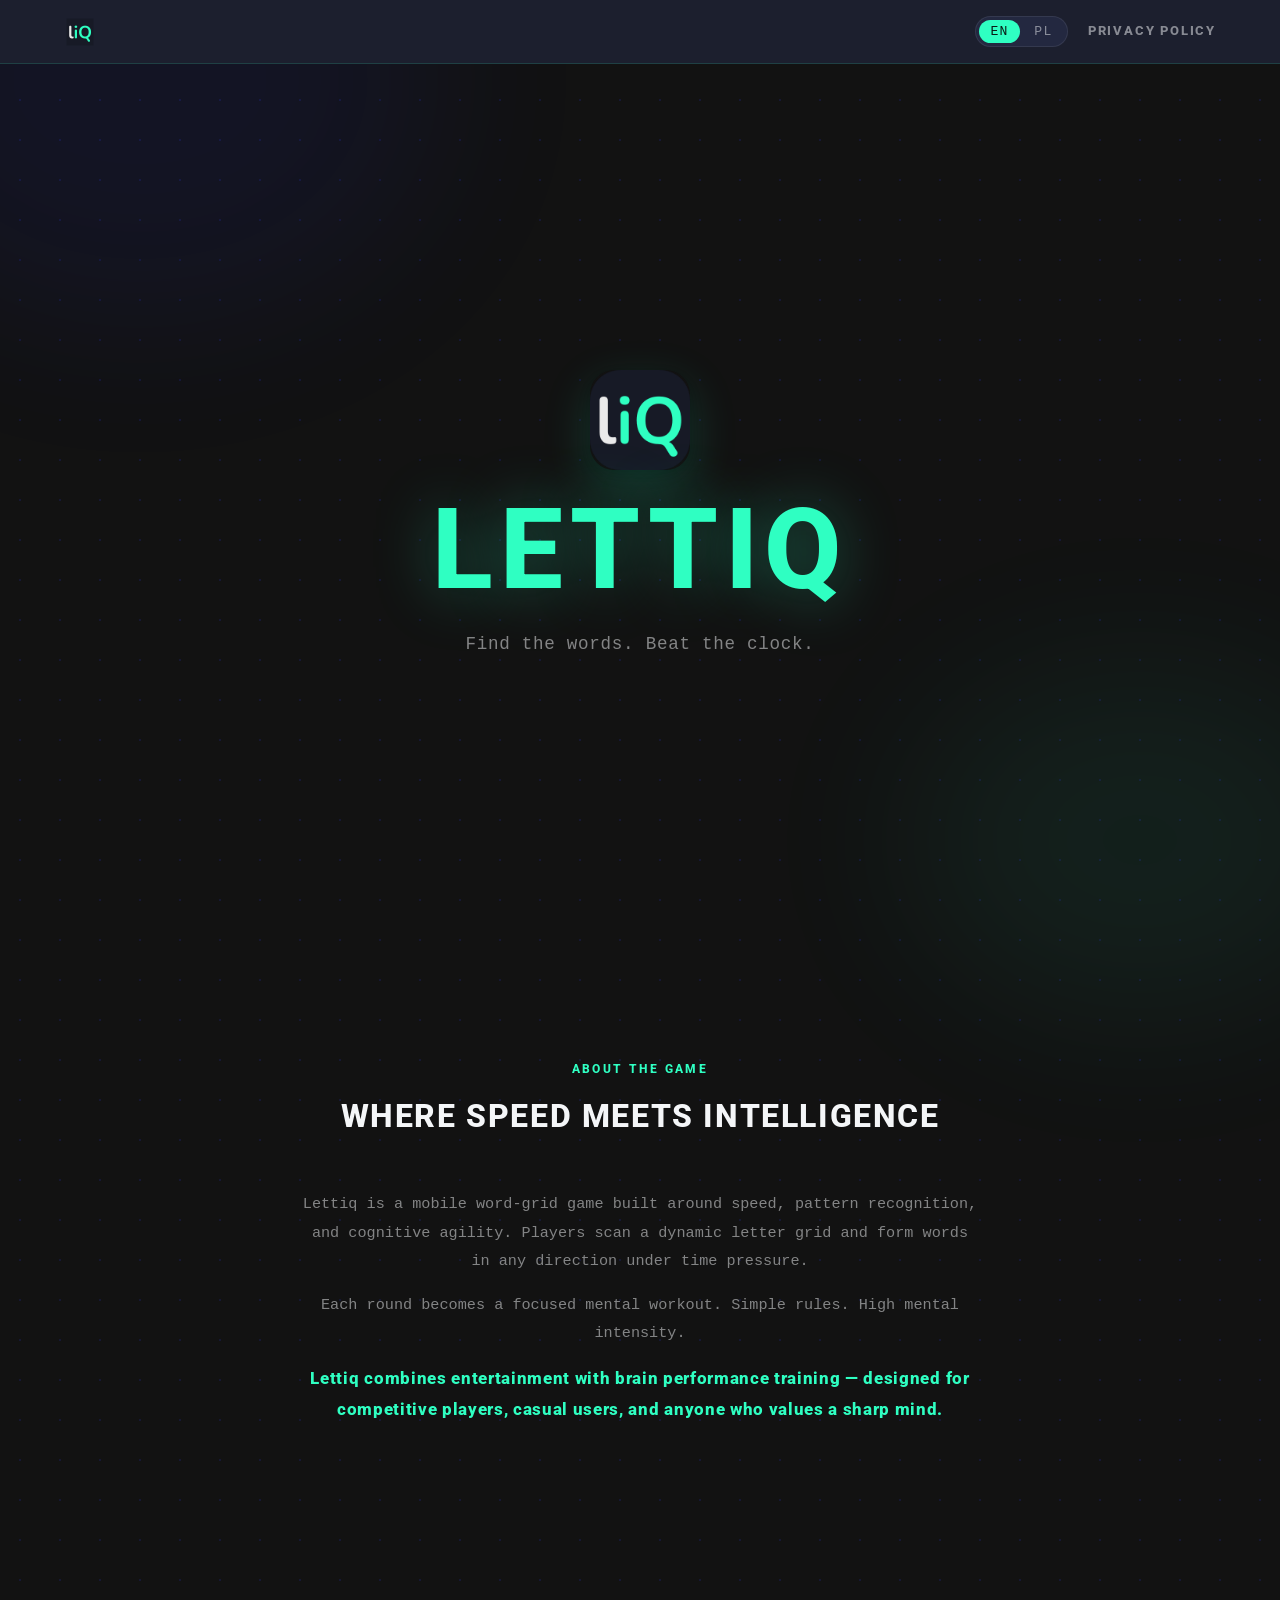
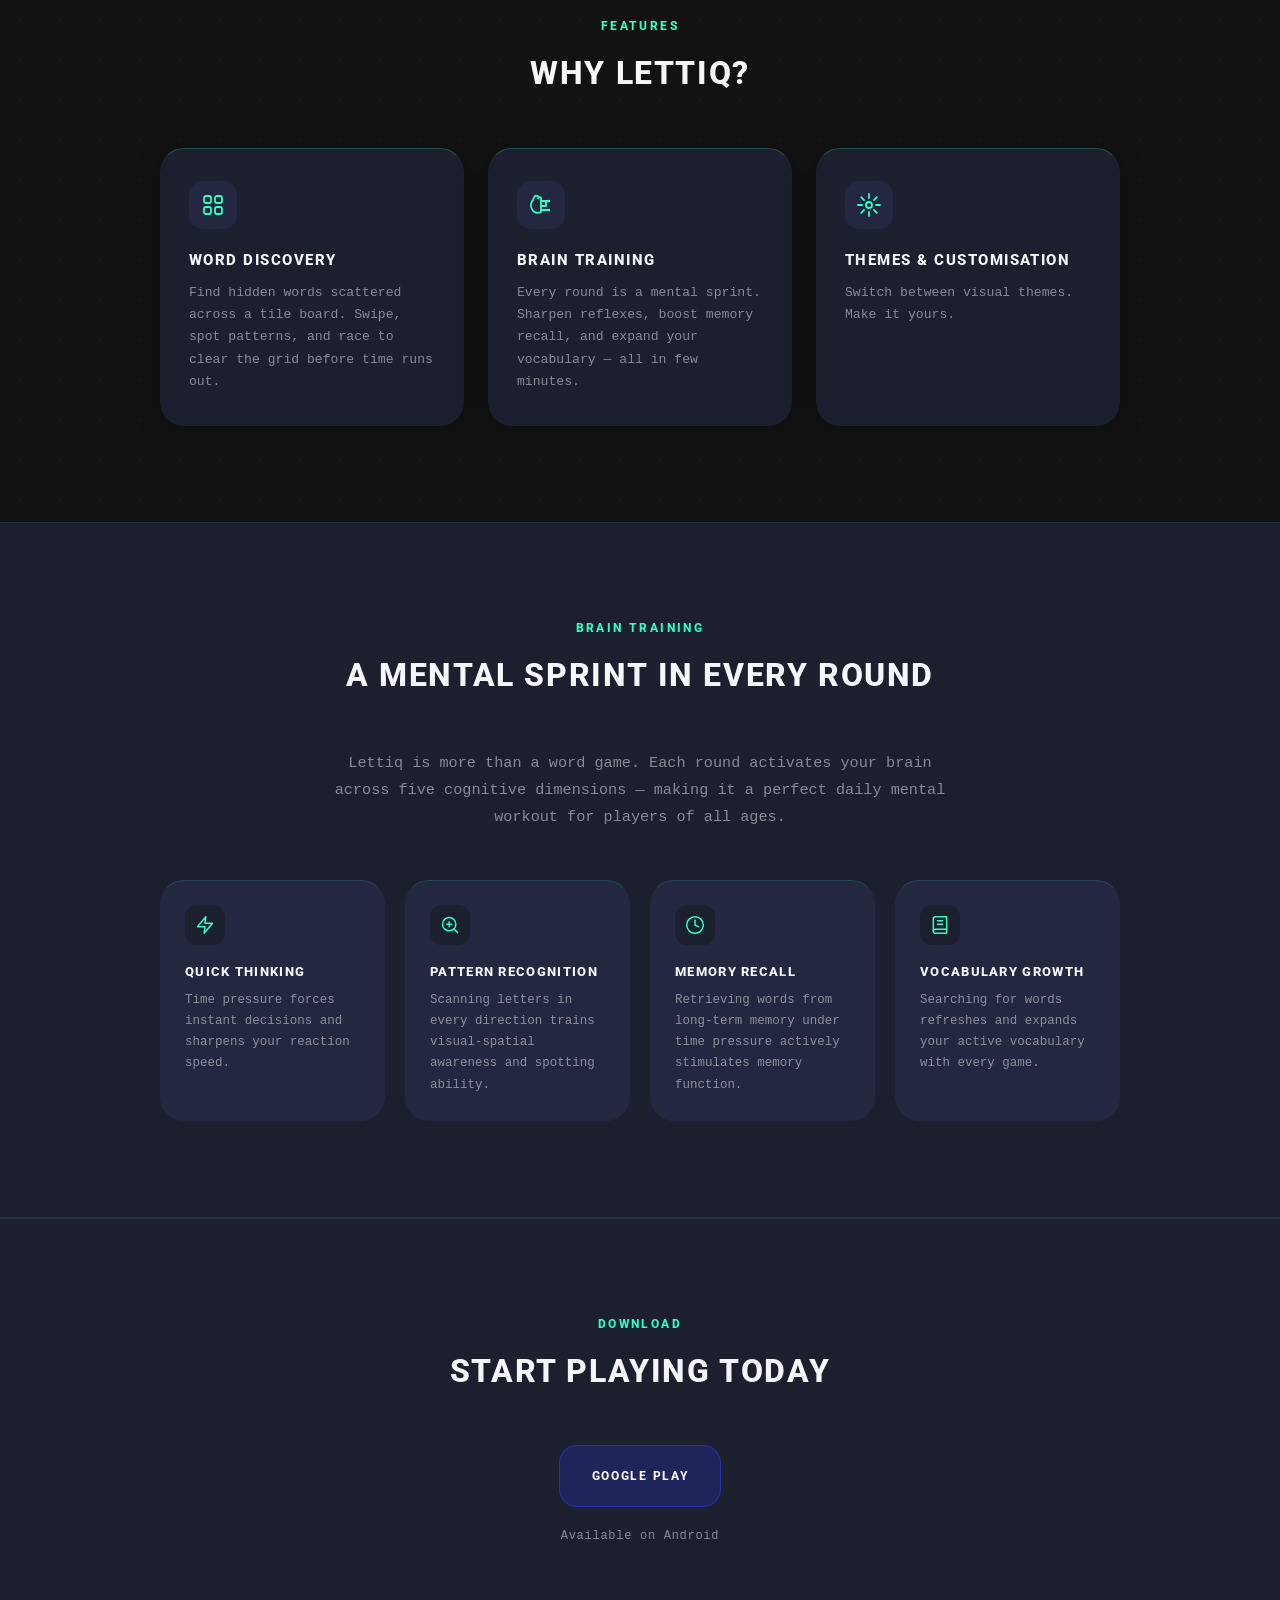
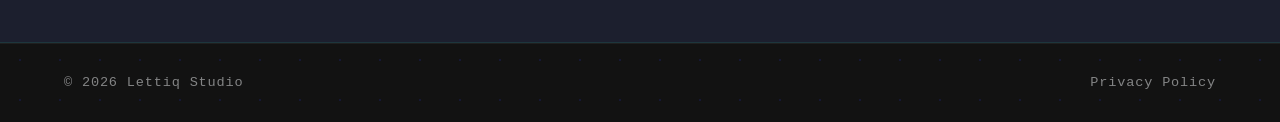
==== commit 85ae0b60: "feat: add about game section and developed skills" ====
--- a/index.html
+++ b/index.html
@@ -9,6 +9,7 @@
   <link rel="preconnect" href="https://fonts.gstatic.com" crossorigin />
   <link href="https://fonts.googleapis.com/css2?family=Roboto:wght@800&display=swap" rel="stylesheet" />
   <link rel="stylesheet" href="site.css" />
+  <link rel="icon" href="assets/favicon.ico" />
 </head>
 <body>
 
@@ -42,11 +43,30 @@
       -->
     </section>
 
+    <!-- ABOUT -->
+    <section class="about" aria-label="About">
+      <p class="section-label" data-i18n="aboutLabel">About the Game</p>
+      <h2 class="section-title" data-i18n="aboutTitle">Where Speed Meets Intelligence</h2>
+      <div class="about-body">
+        <p data-i18n="aboutBody1"></p>
+        <p data-i18n="aboutBody2"></p>
+        <p class="about-cta" data-i18n="aboutBody3"></p>
+      </div>
+    </section>
+
     <!-- FEATURES -->
     <section class="features" aria-label="Features">
       <p class="section-label" data-i18n="featuresLabel">Features</p>
       <h2 class="section-title" data-i18n="featuresTitle">Why Lettiq?</h2>
       <div class="features-grid" id="features-grid"></div>
+    </section>
+
+    <!-- MENTAL TRAINING -->
+    <section class="mental-training" aria-label="Mental Training">
+      <p class="section-label" data-i18n="mentalLabel">Brain Training</p>
+      <h2 class="section-title" data-i18n="mentalTitle">A Mental Sprint in Every Round</h2>
+      <p class="mental-intro" data-i18n="mentalIntro"></p>
+      <div class="skills-grid" id="skills-grid"></div>
     </section>
 
     <!-- DOWNLOAD CTA -->
@@ -81,6 +101,15 @@
         <rect x="3" y="14" width="7" height="7" rx="2"/>
         <rect x="14" y="14" width="7" height="7" rx="2"/>
       </svg>`,
+      'brain-training': `<svg viewBox="0 0 24 24" fill="none" stroke="#2FFFC2" stroke-width="1.8" stroke-linecap="round" stroke-linejoin="round">
+        <path d="M12 19C8 21 4 19 3 16C1 13 2 9 4 7C5 4 6 2 8 3C9 3 10 4 9 5C9 5 11 3 12 5Z"/>
+        <line x1="12" y1="8" x2="20" y2="8"/>
+        <circle cx="20" cy="8" r="1.2" fill="#2FFFC2" stroke="none"/>
+        <polyline points="12,13 17,13 17,10"/>
+        <circle cx="17" cy="10" r="1.2" fill="#2FFFC2" stroke="none"/>
+        <line x1="12" y1="17" x2="20" y2="17"/>
+        <circle cx="20" cy="17" r="1.2" fill="#2FFFC2" stroke="none"/>
+      </svg>`,
       'lan-multiplayer': `<svg viewBox="0 0 24 24" fill="none" stroke="#2FFFC2" stroke-width="1.8" stroke-linecap="round" stroke-linejoin="round">
         <path d="M5 12.55a11 11 0 0 1 14.08 0"/>
         <path d="M1.42 9a16 16 0 0 1 21.16 0"/>
@@ -90,6 +119,29 @@
       'themes': `<svg viewBox="0 0 24 24" fill="none" stroke="#2FFFC2" stroke-width="1.8" stroke-linecap="round" stroke-linejoin="round">
         <circle cx="12" cy="12" r="3"/>
         <path d="M12 1v4M12 19v4M4.22 4.22l2.83 2.83M16.95 16.95l2.83 2.83M1 12h4M19 12h4M4.22 19.78l2.83-2.83M16.95 7.05l2.83-2.83"/>
+      </svg>`,
+    };
+
+    // ── Skill icon SVGs (language-independent) ────────────────────
+    const SKILL_ICONS = {
+      'quick-thinking': `<svg viewBox="0 0 24 24" fill="none" stroke="#2FFFC2" stroke-width="1.8" stroke-linecap="round" stroke-linejoin="round">
+        <path d="M13 2L3 14h9l-1 8 10-12h-9l1-8z"/>
+      </svg>`,
+      'pattern-recognition': `<svg viewBox="0 0 24 24" fill="none" stroke="#2FFFC2" stroke-width="1.8" stroke-linecap="round" stroke-linejoin="round">
+        <circle cx="11" cy="11" r="8"/>
+        <line x1="21" y1="21" x2="16.65" y2="16.65"/>
+        <line x1="8" y1="11" x2="14" y2="11"/>
+        <line x1="11" y1="8" x2="11" y2="14"/>
+      </svg>`,
+      'memory-recall': `<svg viewBox="0 0 24 24" fill="none" stroke="#2FFFC2" stroke-width="1.8" stroke-linecap="round" stroke-linejoin="round">
+        <path d="M12 2a10 10 0 1 0 0 20A10 10 0 0 0 12 2z"/>
+        <path d="M12 6v6l4 2"/>
+      </svg>`,
+      'vocabulary': `<svg viewBox="0 0 24 24" fill="none" stroke="#2FFFC2" stroke-width="1.8" stroke-linecap="round" stroke-linejoin="round">
+        <path d="M4 19.5A2.5 2.5 0 0 1 6.5 17H20"/>
+        <path d="M6.5 2H20v20H6.5A2.5 2.5 0 0 1 4 19.5v-15A2.5 2.5 0 0 1 6.5 2z"/>
+        <line x1="9" y1="7" x2="15" y2="7"/>
+        <line x1="9" y1="11" x2="15" y2="11"/>
       </svg>`,
     };
 
@@ -114,6 +166,18 @@
           </div>
         `).join('');
       }
+
+      // Render mental skill items
+      const skillsGrid = document.getElementById('skills-grid');
+      if (skillsGrid && t.mentalSkills) {
+        skillsGrid.innerHTML = t.mentalSkills.map(s => `
+          <div class="skill-item">
+            <div class="skill-icon" aria-hidden="true">${SKILL_ICONS[s.id] || ''}</div>
+            <p class="skill-title">${s.title}</p>
+            <p class="skill-desc">${s.desc}</p>
+          </div>
+        `).join('');
+      }
     }
 
     I18n.initI18n(renderIndex);
--- a/site.css
+++ b/site.css
@@ -250,6 +250,35 @@
   margin-top: 0.5rem;
 }
 
+/* ── About ───────────────────────────────────────────────────────── */
+.about {
+  padding: clamp(4rem, 8vw, 6rem) clamp(1.5rem, 5vw, 4rem);
+  text-align: center;
+}
+
+.about-body {
+  max-width: 680px;
+  margin: 0 auto;
+  display: flex;
+  flex-direction: column;
+  gap: 1rem;
+}
+
+.about-body p {
+  font-family: var(--font-meta);
+  font-size: clamp(0.85rem, 1.5vw, 0.95rem);
+  color: var(--text-muted);
+  line-height: 1.85;
+}
+
+.about-body .about-cta {
+  font-family: var(--font-brand);
+  font-size: clamp(0.9rem, 1.8vw, 1.05rem);
+  font-weight: 800;
+  letter-spacing: 0.04em;
+  color: var(--mint);
+}
+
 /* ── Features ────────────────────────────────────────────────────── */
 .features {
   padding: clamp(4rem, 8vw, 6rem) clamp(1.5rem, 5vw, 4rem);
@@ -321,6 +350,71 @@
 .feature-desc {
   font-family: var(--font-meta);
   font-size: 0.82rem;
+  color: var(--text-muted);
+  line-height: 1.7;
+}
+
+/* ── Mental Training ─────────────────────────────────────────────── */
+.mental-training {
+  padding: clamp(4rem, 8vw, 6rem) clamp(1.5rem, 5vw, 4rem);
+  background: var(--surface);
+  border-top: 1px solid rgba(47, 255, 194, 0.10);
+  border-bottom: 1px solid rgba(47, 255, 194, 0.10);
+}
+
+.mental-intro {
+  font-family: var(--font-meta);
+  font-size: clamp(0.85rem, 1.5vw, 0.95rem);
+  color: var(--text-muted);
+  text-align: center;
+  max-width: 640px;
+  margin: 0 auto 3rem;
+  line-height: 1.8;
+}
+
+.skills-grid {
+  display: grid;
+  grid-template-columns: repeat(auto-fit, minmax(200px, 1fr));
+  gap: 1.25rem;
+  max-width: 960px;
+  margin: 0 auto;
+}
+
+.skill-item {
+  background: var(--surface-raised);
+  border-radius: var(--radius-card);
+  padding: 1.5rem 1.5rem;
+  border: 1px solid transparent;
+  border-top: 1px solid rgba(47, 255, 194, 0.15);
+  transition: transform 0.35s var(--spring), box-shadow 0.35s ease;
+}
+.skill-item:hover {
+  transform: translateY(-3px) scale(1.01);
+  box-shadow: 0 10px 30px rgba(0, 0, 0, 0.3);
+}
+
+.skill-icon {
+  width: 40px; height: 40px;
+  margin-bottom: 1rem;
+  background: var(--surface);
+  border-radius: 12px;
+  display: flex; align-items: center; justify-content: center;
+}
+.skill-icon svg { width: 20px; height: 20px; }
+
+.skill-title {
+  font-family: var(--font-brand);
+  font-size: 0.82rem;
+  font-weight: 800;
+  letter-spacing: 0.1em;
+  text-transform: uppercase;
+  color: var(--text);
+  margin-bottom: 0.5rem;
+}
+
+.skill-desc {
+  font-family: var(--font-meta);
+  font-size: 0.78rem;
   color: var(--text-muted);
   line-height: 1.7;
 }
